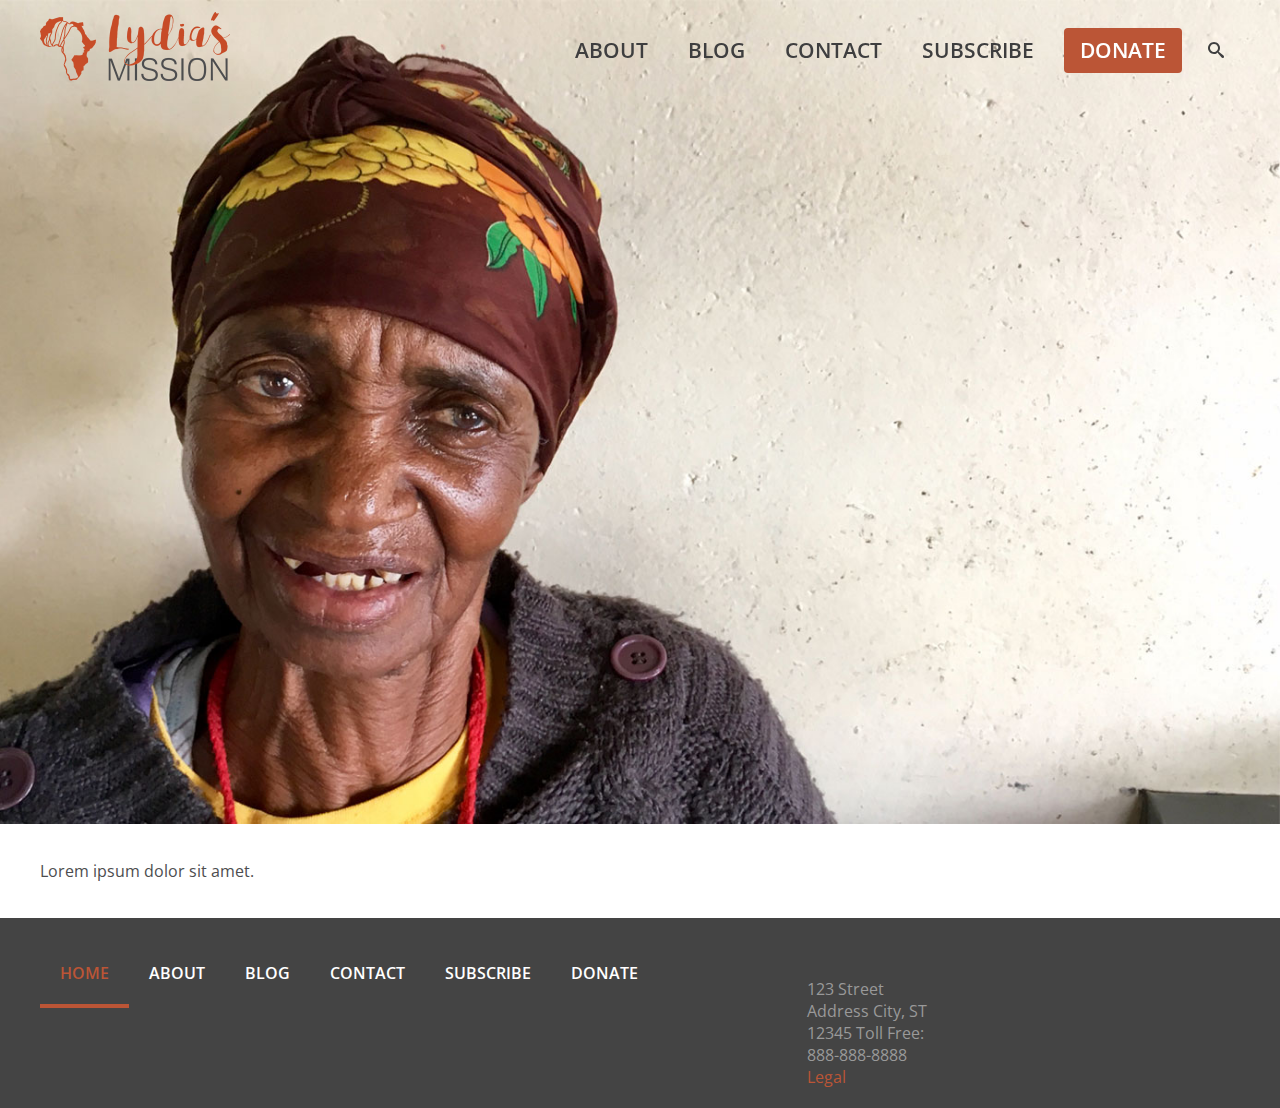
==== front-page.html @ e01e0db7 "Added CTAs for about page" ====
<!DOCTYPE html>
<html xmlns="http://www.w3.org/1999/xhtml">
<head>
    <title>Home Page</title>
    <meta name="viewport" content="width=device-width, initial-scale=1.0, maximum-scale=1.0, minimum-scale=1.0" />
    <link rel="stylesheet" type="text/css" href="style.css" />
    <link href="https://fonts.googleapis.com/css?family=Open+Sans:300,300i,400,400i,600,700" rel="stylesheet" />
    <link href="https://fonts.googleapis.com/css?family=Dancing+Script:700" rel="stylesheet" />
    <link rel="stylesheet" type="text/css" href="fonts/icomoon/icomoon.css" />
    <script src="https://ajax.googleapis.com/ajax/libs/jquery/1.12.4/jquery.min.js"></script>
    <script type="text/javascript" src="scripts/interaction.js"></script>
</head>
<body class="home">
	<div class="header">
    	<div class="wrapper">
            <a class="logo" href="front-page.html">
                <img src="img/logo.png" alt="" />
            </a>
            <a class="icon-search" href="#"></a>
            <div class="nav">
                <a class="menu-link" href="#">Menu</a>
                <div class="menu-main-navigation-container">
                    <ul id="menu-main-navigation" class="menu">
                        <li class="menu-item current-menu-item"><a href="front-page.html">Home</a></li>
                        <li class="menu-item"><a href="page.html">About</a></li>
                        <li class="menu-item menu-item-has-children current_page_parent"><a href="archive.html">Blog</a>
                            <ul class="sub-menu">
                                <li class="menu-item current-menu-item page_item current_page_item"><a href="single.html">Sample Blog Item</a></li>
                            </ul>
                        </li>
                        <li class="menu-item"><a href="#">Contact</a></li>
                        <li class="menu-item"><a href="#">Subscribe</a></li>
                        <li class="menu-item btn"><a href="#">Donate</a></li>
                    </ul>
                </div>
            </div>
        </div>
    </div>

    <div class="home-page">
        <div class="hero">
            <img src="content-img/hero-home.jpg" alt="" />
        </div>
        <div class="wrapper">
            <div class="main">
                <p>Lorem ipsum dolor sit amet.</p>
            </div>
        </div>
    </div>

    <div class="footer">
        <div class="footer-bar">
            <div class="wrapper">
                <div class="menu-main-navigation-container">
                    <ul id="menu-main-navigation" class="menu">
                        <li class="menu-item current-menu-item"><a href="front-page.html">Home</a></li>
                        <li class="menu-item"><a href="page.html">About</a></li>
                        <li class="menu-item"><a href="archive.html">Blog</a></li>
                        <li class="menu-item"><a href="#">Contact</a></li>
                        <li class="menu-item"><a href="#">Subscribe</a></li>
                        <li class="menu-item"><a href="#">Donate</a></li>
                    </ul>
                </div>
            </div>
        </div>
        <div class="wrapper">
            <div class="columns">
                <div class="col">

                </div>
                <div class="col company-address contact-info">
                    <span>123 Street Address</span>
                    <span>City, ST 12345</span>
                    <span>Toll Free: 888-888-8888</span>
                    <span><a href="#">Legal</a></span>
                </div>
            </div>
        </div>
    </div>
</body>
</html>
---- style.css ----
body {
	margin: 0;
	padding: 0;
	font-family: "Open Sans", Arial, Helvetica, sans-serif;
	color: #4d4d4f;
}

a {
	color: #bb5536;
	text-decoration: none;
}

a:hover {
	color: #9d4327;
	text-decoration: underline;
}

img {
	display: block;
	max-width: 100% !important;
}

a.btn {
	padding: 20px 32px;
	color: #fff;
	background: #bb5536;
	border-radius: 4px;
	border: 0;
	line-height: 1em;
	text-transform: uppercase;
	font-weight: 600;
	font-size: 22px;
	display: inline-block;
	transition: all 0.4s ease-in-out;
}

a.btn:hover {
	background-color: #9d4327;
	box-shadow: 0 0 8px rgba(0,0,0,0.1);
	text-decoration: none;
}

.wrapper {
	width: 100%;
	max-width: 1200px;
	margin: 0 auto;
	padding: 20px;
}

.section .wrapper {
	padding: 42px 20px;
}

.logo-bg {
	background: url(img/section-title-bg.jpg) repeat center center;
}

.circle {
	border-radius: 50%;
}

.fancy-text {
	font-family: 'Dancing Script', cursive;
	color: #0078ae;
	font-weight: 700;
}

.fancy-text:hover {
	color: #004260;
	text-decoration: none;
}

/* ********************************************** */
/* ****************** COLUMNS ******************* */
/* ********************************************** */

.columns /* default is 4 wide */
{
  display: -ms-grid;
  display: grid;
  -ms-grid-columns: 1fr 1fr 1fr 1fr;
  grid-template-columns: repeat(4, 1fr);
  grid-gap: 2.5%;
}

.columns.two-wide
{
  -ms-grid-columns: 1fr 1fr;
  grid-template-columns: repeat(2, 1fr);
  grid-gap: 4%;
}

.columns.three-wide
{
  -ms-grid-columns: 1fr 1fr 1fr;
  grid-template-columns: repeat(3, 1fr);
  grid-gap: 3%;
}

.columns.five-wide
{
  -ms-grid-columns: 1fr 1fr 1fr 1fr 1fr;
  grid-template-columns: repeat(5, 1fr);
  grid-gap: 2.5%;
}

.columns.custom-alignment .col
{
  display: flex;
}

.columns.vertical-center .col
{
  align-items: center;
}

.columns.horizontal-center .col
{
  justify-content: center;
  text-align: center;
}

.columns.horizontal-right .col
{
  justify-content: flex-end;
  text-align: right;
}

/* ********************************************** */
/* ******************* HEADER ******************* */
/* ********************************************** */


.header {
	background: rgba(255,255,255,0.85);
	position: fixed;
	top: 0;
	width: 100%;
	z-index: 1000;
	transition: all 0.4s ease-in-out;
}

.header .wrapper {
	padding-top: 0;
	padding-bottom: 0;
}

.header .wrapper:after {
	content: '';
	display: block;
	clear: both;
}

.header .logo {
	float: left;
	padding: 12px 0 16px 0;
	width: 190px;
	transition: all 0.4s ease-in-out;
	border-bottom: 4px solid transparent;
}

.header .logo:hover {
	opacity: 0.8;
	border-bottom-color: #bb5536;
}

.header .nav {
	float: right;
	font-size: 21px;
}

.nav .menu-link {
	display: none;
}

.menu {
	margin: 0;
	padding: 0;
}

.menu li {
	float: left;
	list-style: none;
	position: relative;
}

.menu li .sub-menu {
	display: none;
}

.header .menu > li > a {
	line-height: 53px;
	transition: all 0.4s ease-in-out;
}

.header .menu > li:first-child {
	display: none;
}

.menu a {
	display: block;
	font-weight: 700;
	padding: 20px;
	color: #3e3e3f;
	text-transform: uppercase;
	text-decoration: none;
	font-weight: 600;
	border-top: 4px solid transparent;
	border-bottom: 4px solid transparent;
}

.menu a:hover,
.menu li.current-menu-item > a {
	text-decoration: none;
	color: #bb5536;
	border-bottom-color: #bb5536;
}

.header .menu .btn a {
	padding: 12px 16px;
	color: #fff;
	background: #bb5536;
	border-radius: 4px;
	border: 0;
	margin: 28px 10px;
	line-height: 1em;
}

.header .menu .btn a:hover {
	background-color: #9d4327;
	box-shadow: 0 0 8px rgba(0,0,0,0.1);
}

.header .icon-search {
	float: right;
	color: #3e3e3f;
	border-top: 4px solid transparent;
	border-bottom: 4px solid transparent;
	padding: 38px 16px 39px;
	transition: all 0.4s ease-in-out;
}

.header .icon-search:hover {
	color: #bb5536;
	text-decoration: none;
	border-bottom-color: #bb5536;
}

.scrolled .header {
	box-shadow: 0 0 20px rgba(0,0,0,0.1);
}

.scrolled.home .header {
	background: rgba(255,255,255,0.7);
}

.scrolled .header .logo {
	width: 116px;
	padding: 6px 0 8px 0;
}

.scrolled .header .menu > li > a {
	line-height: 28px;
	padding: 12px 20px;
}

.scrolled .header .menu .btn a {
	line-height: 1em;
	padding: 12px 16px;
	margin: 7px 10px 8px 10px;
}

.scrolled .header .icon-search {
	padding: 18px 16px;
}

/* ********************************************** */
/* ******************* FOOTER ******************* */
/* ********************************************** */


.footer {
	background: #444;
	color: #999;
}

.footer .menu a {
	color: #fff;
}

/* ********************************************** */
/* ******************** HERO ******************** */
/* ********************************************** */

.hero {
	position: relative;
	overflow: hidden;
}

.hero.with-content {
	padding: 160px 0;
}

.hero h1 {
	color: #fff;
	font-size: 44px;
	font-weight: 600;
	margin-bottom: 20px;
}

.hero.with-content > img {
	width: 100%;
	position: absolute;
	top: 0;
	left: 0;
}

.hero .wrapper {
	position: relative;
}

.hero-content {
	background: rgba(0,0,0,0.3);
	padding: 30px;
	text-align: center;
	width: 38%;
	margin-right: 10%;
	color: #fff;
	font-size: 24px;
	font-weight: 400;
	line-height: 1.6em;
	float: right;
}

.section-title {
	background: url(img/section-title-bg.jpg) repeat center center;
	text-align: center;
	font-size: 36px;
	color: #bb5536;
}

.section-title .wrapper {
	padding-top: 36px;
	padding-bottom: 36px;
}

/* ********************************************** */
/* ****************** HOME PAGE ***************** */
/* ********************************************** */

.home .header {
	background: transparent;
}

/* ********************************************** */
/* ************ CTAs (Call-To-Action) *********** */
/* ********************************************** */

.cta {
	text-align: center;
	font-size: 21px;
	line-height: 1.5em;
	margin: 40px 0;
}

.cta a.fancy-text {
	font-size: 40px;
	margin-top: 24px;
	display: inline-block;
}

.cta h2 {
	text-transform: uppercase;
	color: #bb5536;
	font-weight: 600;
	margin-top: 30px;
}

.cta img {
	border: 4px solid #bb5536;
	margin: 0 auto;
	width: 80%;
}
---- fonts/icomoon/icomoon.css ----
@font-face {
  font-family: 'icomoon';
  src:  url('icomoon.eot?5ttr77');
  src:  url('icomoon.eot?5ttr77#iefix') format('embedded-opentype'),
    url('icomoon.ttf?5ttr77') format('truetype'),
    url('icomoon.woff?5ttr77') format('woff'),
    url('icomoon.svg?5ttr77#icomoon') format('svg');
  font-weight: normal;
  font-style: normal;
}

[class^="icon-"], [class*=" icon-"] {
  /* use !important to prevent issues with browser extensions that change fonts */
  font-family: 'icomoon' !important;
  speak: none;
  font-style: normal;
  font-weight: normal;
  font-variant: normal;
  text-transform: none;
  line-height: 1;

  /* Better Font Rendering =========== */
  -webkit-font-smoothing: antialiased;
  -moz-osx-font-smoothing: grayscale;
}

.icon-home:before {
  content: "\e900";
}
.icon-home2:before {
  content: "\e901";
}
.icon-home3:before {
  content: "\e902";
}
.icon-office:before {
  content: "\e903";
}
.icon-newspaper:before {
  content: "\e904";
}
.icon-pencil:before {
  content: "\e905";
}
.icon-pencil2:before {
  content: "\e906";
}
.icon-quill:before {
  content: "\e907";
}
.icon-pen:before {
  content: "\e908";
}
.icon-blog:before {
  content: "\e909";
}
.icon-eyedropper:before {
  content: "\e90a";
}
.icon-droplet:before {
  content: "\e90b";
}
.icon-paint-format:before {
  content: "\e90c";
}
.icon-image:before {
  content: "\e90d";
}
.icon-images:before {
  content: "\e90e";
}
.icon-camera:before {
  content: "\e90f";
}
.icon-headphones:before {
  content: "\e910";
}
.icon-music:before {
  content: "\e911";
}
.icon-play:before {
  content: "\e912";
}
.icon-film:before {
  content: "\e913";
}
.icon-video-camera:before {
  content: "\e914";
}
.icon-dice:before {
  content: "\e915";
}
.icon-pacman:before {
  content: "\e916";
}
.icon-spades:before {
  content: "\e917";
}
.icon-clubs:before {
  content: "\e918";
}
.icon-diamonds:before {
  content: "\e919";
}
.icon-bullhorn:before {
  content: "\e91a";
}
.icon-connection:before {
  content: "\e91b";
}
.icon-podcast:before {
  content: "\e91c";
}
.icon-feed:before {
  content: "\e91d";
}
.icon-mic:before {
  content: "\e91e";
}
.icon-book:before {
  content: "\e91f";
}
.icon-books:before {
  content: "\e920";
}
.icon-library:before {
  content: "\e921";
}
.icon-file-text:before {
  content: "\e922";
}
.icon-profile:before {
  content: "\e923";
}
.icon-file-empty:before {
  content: "\e924";
}
.icon-files-empty:before {
  content: "\e925";
}
.icon-file-text2:before {
  content: "\e926";
}
.icon-file-picture:before {
  content: "\e927";
}
.icon-file-music:before {
  content: "\e928";
}
.icon-file-play:before {
  content: "\e929";
}
.icon-file-video:before {
  content: "\e92a";
}
.icon-file-zip:before {
  content: "\e92b";
}
.icon-copy:before {
  content: "\e92c";
}
.icon-paste:before {
  content: "\e92d";
}
.icon-stack:before {
  content: "\e92e";
}
.icon-folder:before {
  content: "\e92f";
}
.icon-folder-open:before {
  content: "\e930";
}
.icon-folder-plus:before {
  content: "\e931";
}
.icon-folder-minus:before {
  content: "\e932";
}
.icon-folder-download:before {
  content: "\e933";
}
.icon-folder-upload:before {
  content: "\e934";
}
.icon-price-tag:before {
  content: "\e935";
}
.icon-price-tags:before {
  content: "\e936";
}
.icon-barcode:before {
  content: "\e937";
}
.icon-qrcode:before {
  content: "\e938";
}
.icon-ticket:before {
  content: "\e939";
}
.icon-cart:before {
  content: "\e93a";
}
.icon-coin-dollar:before {
  content: "\e93b";
}
.icon-coin-euro:before {
  content: "\e93c";
}
.icon-coin-pound:before {
  content: "\e93d";
}
.icon-coin-yen:before {
  content: "\e93e";
}
.icon-credit-card:before {
  content: "\e93f";
}
.icon-calculator:before {
  content: "\e940";
}
.icon-lifebuoy:before {
  content: "\e941";
}
.icon-phone:before {
  content: "\e942";
}
.icon-phone-hang-up:before {
  content: "\e943";
}
.icon-address-book:before {
  content: "\e944";
}
.icon-envelop:before {
  content: "\e945";
}
.icon-pushpin:before {
  content: "\e946";
}
.icon-location:before {
  content: "\e947";
}
.icon-location2:before {
  content: "\e948";
}
.icon-compass:before {
  content: "\e949";
}
.icon-compass2:before {
  content: "\e94a";
}
.icon-map:before {
  content: "\e94b";
}
.icon-map2:before {
  content: "\e94c";
}
.icon-history:before {
  content: "\e94d";
}
.icon-clock:before {
  content: "\e94e";
}
.icon-clock2:before {
  content: "\e94f";
}
.icon-alarm:before {
  content: "\e950";
}
.icon-bell:before {
  content: "\e951";
}
.icon-stopwatch:before {
  content: "\e952";
}
.icon-calendar:before {
  content: "\e953";
}
.icon-printer:before {
  content: "\e954";
}
.icon-keyboard:before {
  content: "\e955";
}
.icon-display:before {
  content: "\e956";
}
.icon-laptop:before {
  content: "\e957";
}
.icon-mobile:before {
  content: "\e958";
}
.icon-mobile2:before {
  content: "\e959";
}
.icon-tablet:before {
  content: "\e95a";
}
.icon-tv:before {
  content: "\e95b";
}
.icon-drawer:before {
  content: "\e95c";
}
.icon-drawer2:before {
  content: "\e95d";
}
.icon-box-add:before {
  content: "\e95e";
}
.icon-box-remove:before {
  content: "\e95f";
}
.icon-download:before {
  content: "\e960";
}
.icon-upload:before {
  content: "\e961";
}
.icon-floppy-disk:before {
  content: "\e962";
}
.icon-drive:before {
  content: "\e963";
}
.icon-database:before {
  content: "\e964";
}
.icon-undo:before {
  content: "\e965";
}
.icon-redo:before {
  content: "\e966";
}
.icon-undo2:before {
  content: "\e967";
}
.icon-redo2:before {
  content: "\e968";
}
.icon-forward:before {
  content: "\e969";
}
.icon-reply:before {
  content: "\e96a";
}
.icon-bubble:before {
  content: "\e96b";
}
.icon-bubbles:before {
  content: "\e96c";
}
.icon-bubbles2:before {
  content: "\e96d";
}
.icon-bubble2:before {
  content: "\e96e";
}
.icon-bubbles3:before {
  content: "\e96f";
}
.icon-bubbles4:before {
  content: "\e970";
}
.icon-user:before {
  content: "\e971";
}
.icon-users:before {
  content: "\e972";
}
.icon-user-plus:before {
  content: "\e973";
}
.icon-user-minus:before {
  content: "\e974";
}
.icon-user-check:before {
  content: "\e975";
}
.icon-user-tie:before {
  content: "\e976";
}
.icon-quotes-left:before {
  content: "\e977";
}
.icon-quotes-right:before {
  content: "\e978";
}
.icon-hour-glass:before {
  content: "\e979";
}
.icon-spinner:before {
  content: "\e97a";
}
.icon-spinner2:before {
  content: "\e97b";
}
.icon-spinner3:before {
  content: "\e97c";
}
.icon-spinner4:before {
  content: "\e97d";
}
.icon-spinner5:before {
  content: "\e97e";
}
.icon-spinner6:before {
  content: "\e97f";
}
.icon-spinner7:before {
  content: "\e980";
}
.icon-spinner8:before {
  content: "\e981";
}
.icon-spinner9:before {
  content: "\e982";
}
.icon-spinner10:before {
  content: "\e983";
}
.icon-spinner11:before {
  content: "\e984";
}
.icon-binoculars:before {
  content: "\e985";
}
.icon-search:before {
  content: "\e986";
}
.icon-zoom-in:before {
  content: "\e987";
}
.icon-zoom-out:before {
  content: "\e988";
}
.icon-enlarge:before {
  content: "\e989";
}
.icon-shrink:before {
  content: "\e98a";
}
.icon-enlarge2:before {
  content: "\e98b";
}
.icon-shrink2:before {
  content: "\e98c";
}
.icon-key:before {
  content: "\e98d";
}
.icon-key2:before {
  content: "\e98e";
}
.icon-lock:before {
  content: "\e98f";
}
.icon-unlocked:before {
  content: "\e990";
}
.icon-wrench:before {
  content: "\e991";
}
.icon-equalizer:before {
  content: "\e992";
}
.icon-equalizer2:before {
  content: "\e993";
}
.icon-cog:before {
  content: "\e994";
}
.icon-cogs:before {
  content: "\e995";
}
.icon-hammer:before {
  content: "\e996";
}
.icon-magic-wand:before {
  content: "\e997";
}
.icon-aid-kit:before {
  content: "\e998";
}
.icon-bug:before {
  content: "\e999";
}
.icon-pie-chart:before {
  content: "\e99a";
}
.icon-stats-dots:before {
  content: "\e99b";
}
.icon-stats-bars:before {
  content: "\e99c";
}
.icon-stats-bars2:before {
  content: "\e99d";
}
.icon-trophy:before {
  content: "\e99e";
}
.icon-gift:before {
  content: "\e99f";
}
.icon-glass:before {
  content: "\e9a0";
}
.icon-glass2:before {
  content: "\e9a1";
}
.icon-mug:before {
  content: "\e9a2";
}
.icon-spoon-knife:before {
  content: "\e9a3";
}
.icon-leaf:before {
  content: "\e9a4";
}
.icon-rocket:before {
  content: "\e9a5";
}
.icon-meter:before {
  content: "\e9a6";
}
.icon-meter2:before {
  content: "\e9a7";
}
.icon-hammer2:before {
  content: "\e9a8";
}
.icon-fire:before {
  content: "\e9a9";
}
.icon-lab:before {
  content: "\e9aa";
}
.icon-magnet:before {
  content: "\e9ab";
}
.icon-bin:before {
  content: "\e9ac";
}
.icon-bin2:before {
  content: "\e9ad";
}
.icon-briefcase:before {
  content: "\e9ae";
}
.icon-airplane:before {
  content: "\e9af";
}
.icon-truck:before {
  content: "\e9b0";
}
.icon-road:before {
  content: "\e9b1";
}
.icon-accessibility:before {
  content: "\e9b2";
}
.icon-target:before {
  content: "\e9b3";
}
.icon-shield:before {
  content: "\e9b4";
}
.icon-power:before {
  content: "\e9b5";
}
.icon-switch:before {
  content: "\e9b6";
}
.icon-power-cord:before {
  content: "\e9b7";
}
.icon-clipboard:before {
  content: "\e9b8";
}
.icon-list-numbered:before {
  content: "\e9b9";
}
.icon-list:before {
  content: "\e9ba";
}
.icon-list2:before {
  content: "\e9bb";
}
.icon-tree:before {
  content: "\e9bc";
}
.icon-menu:before {
  content: "\e9bd";
}
.icon-menu2:before {
  content: "\e9be";
}
.icon-menu3:before {
  content: "\e9bf";
}
.icon-menu4:before {
  content: "\e9c0";
}
.icon-cloud:before {
  content: "\e9c1";
}
.icon-cloud-download:before {
  content: "\e9c2";
}
.icon-cloud-upload:before {
  content: "\e9c3";
}
.icon-cloud-check:before {
  content: "\e9c4";
}
.icon-download2:before {
  content: "\e9c5";
}
.icon-upload2:before {
  content: "\e9c6";
}
.icon-download3:before {
  content: "\e9c7";
}
.icon-upload3:before {
  content: "\e9c8";
}
.icon-sphere:before {
  content: "\e9c9";
}
.icon-earth:before {
  content: "\e9ca";
}
.icon-link:before {
  content: "\e9cb";
}
.icon-flag:before {
  content: "\e9cc";
}
.icon-attachment:before {
  content: "\e9cd";
}
.icon-eye:before {
  content: "\e9ce";
}
.icon-eye-plus:before {
  content: "\e9cf";
}
.icon-eye-minus:before {
  content: "\e9d0";
}
.icon-eye-blocked:before {
  content: "\e9d1";
}
.icon-bookmark:before {
  content: "\e9d2";
}
.icon-bookmarks:before {
  content: "\e9d3";
}
.icon-sun:before {
  content: "\e9d4";
}
.icon-contrast:before {
  content: "\e9d5";
}
.icon-brightness-contrast:before {
  content: "\e9d6";
}
.icon-star-empty:before {
  content: "\e9d7";
}
.icon-star-half:before {
  content: "\e9d8";
}
.icon-star-full:before {
  content: "\e9d9";
}
.icon-heart:before {
  content: "\e9da";
}
.icon-heart-broken:before {
  content: "\e9db";
}
.icon-man:before {
  content: "\e9dc";
}
.icon-woman:before {
  content: "\e9dd";
}
.icon-man-woman:before {
  content: "\e9de";
}
.icon-happy:before {
  content: "\e9df";
}
.icon-happy2:before {
  content: "\e9e0";
}
.icon-smile:before {
  content: "\e9e1";
}
.icon-smile2:before {
  content: "\e9e2";
}
.icon-tongue:before {
  content: "\e9e3";
}
.icon-tongue2:before {
  content: "\e9e4";
}
.icon-sad:before {
  content: "\e9e5";
}
.icon-sad2:before {
  content: "\e9e6";
}
.icon-wink:before {
  content: "\e9e7";
}
.icon-wink2:before {
  content: "\e9e8";
}
.icon-grin:before {
  content: "\e9e9";
}
.icon-grin2:before {
  content: "\e9ea";
}
.icon-cool:before {
  content: "\e9eb";
}
.icon-cool2:before {
  content: "\e9ec";
}
.icon-angry:before {
  content: "\e9ed";
}
.icon-angry2:before {
  content: "\e9ee";
}
.icon-evil:before {
  content: "\e9ef";
}
.icon-evil2:before {
  content: "\e9f0";
}
.icon-shocked:before {
  content: "\e9f1";
}
.icon-shocked2:before {
  content: "\e9f2";
}
.icon-baffled:before {
  content: "\e9f3";
}
.icon-baffled2:before {
  content: "\e9f4";
}
.icon-confused:before {
  content: "\e9f5";
}
.icon-confused2:before {
  content: "\e9f6";
}
.icon-neutral:before {
  content: "\e9f7";
}
.icon-neutral2:before {
  content: "\e9f8";
}
.icon-hipster:before {
  content: "\e9f9";
}
.icon-hipster2:before {
  content: "\e9fa";
}
.icon-wondering:before {
  content: "\e9fb";
}
.icon-wondering2:before {
  content: "\e9fc";
}
.icon-sleepy:before {
  content: "\e9fd";
}
.icon-sleepy2:before {
  content: "\e9fe";
}
.icon-frustrated:before {
  content: "\e9ff";
}
.icon-frustrated2:before {
  content: "\ea00";
}
.icon-crying:before {
  content: "\ea01";
}
.icon-crying2:before {
  content: "\ea02";
}
.icon-point-up:before {
  content: "\ea03";
}
.icon-point-right:before {
  content: "\ea04";
}
.icon-point-down:before {
  content: "\ea05";
}
.icon-point-left:before {
  content: "\ea06";
}
.icon-warning:before {
  content: "\ea07";
}
.icon-notification:before {
  content: "\ea08";
}
.icon-question:before {
  content: "\ea09";
}
.icon-plus:before {
  content: "\ea0a";
}
.icon-minus:before {
  content: "\ea0b";
}
.icon-info:before {
  content: "\ea0c";
}
.icon-cancel-circle:before {
  content: "\ea0d";
}
.icon-blocked:before {
  content: "\ea0e";
}
.icon-cross:before {
  content: "\ea0f";
}
.icon-checkmark:before {
  content: "\ea10";
}
.icon-checkmark2:before {
  content: "\ea11";
}
.icon-spell-check:before {
  content: "\ea12";
}
.icon-enter:before {
  content: "\ea13";
}
.icon-exit:before {
  content: "\ea14";
}
.icon-play2:before {
  content: "\ea15";
}
.icon-pause:before {
  content: "\ea16";
}
.icon-stop:before {
  content: "\ea17";
}
.icon-previous:before {
  content: "\ea18";
}
.icon-next:before {
  content: "\ea19";
}
.icon-backward:before {
  content: "\ea1a";
}
.icon-forward2:before {
  content: "\ea1b";
}
.icon-play3:before {
  content: "\ea1c";
}
.icon-pause2:before {
  content: "\ea1d";
}
.icon-stop2:before {
  content: "\ea1e";
}
.icon-backward2:before {
  content: "\ea1f";
}
.icon-forward3:before {
  content: "\ea20";
}
.icon-first:before {
  content: "\ea21";
}
.icon-last:before {
  content: "\ea22";
}
.icon-previous2:before {
  content: "\ea23";
}
.icon-next2:before {
  content: "\ea24";
}
.icon-eject:before {
  content: "\ea25";
}
.icon-volume-high:before {
  content: "\ea26";
}
.icon-volume-medium:before {
  content: "\ea27";
}
.icon-volume-low:before {
  content: "\ea28";
}
.icon-volume-mute:before {
  content: "\ea29";
}
.icon-volume-mute2:before {
  content: "\ea2a";
}
.icon-volume-increase:before {
  content: "\ea2b";
}
.icon-volume-decrease:before {
  content: "\ea2c";
}
.icon-loop:before {
  content: "\ea2d";
}
.icon-loop2:before {
  content: "\ea2e";
}
.icon-infinite:before {
  content: "\ea2f";
}
.icon-shuffle:before {
  content: "\ea30";
}
.icon-arrow-up-left:before {
  content: "\ea31";
}
.icon-arrow-up:before {
  content: "\ea32";
}
.icon-arrow-up-right:before {
  content: "\ea33";
}
.icon-arrow-right:before {
  content: "\ea34";
}
.icon-arrow-down-right:before {
  content: "\ea35";
}
.icon-arrow-down:before {
  content: "\ea36";
}
.icon-arrow-down-left:before {
  content: "\ea37";
}
.icon-arrow-left:before {
  content: "\ea38";
}
.icon-arrow-up-left2:before {
  content: "\ea39";
}
.icon-arrow-up2:before {
  content: "\ea3a";
}
.icon-arrow-up-right2:before {
  content: "\ea3b";
}
.icon-arrow-right2:before {
  content: "\ea3c";
}
.icon-arrow-down-right2:before {
  content: "\ea3d";
}
.icon-arrow-down2:before {
  content: "\ea3e";
}
.icon-arrow-down-left2:before {
  content: "\ea3f";
}
.icon-arrow-left2:before {
  content: "\ea40";
}
.icon-circle-up:before {
  content: "\ea41";
}
.icon-circle-right:before {
  content: "\ea42";
}
.icon-circle-down:before {
  content: "\ea43";
}
.icon-circle-left:before {
  content: "\ea44";
}
.icon-tab:before {
  content: "\ea45";
}
.icon-move-up:before {
  content: "\ea46";
}
.icon-move-down:before {
  content: "\ea47";
}
.icon-sort-alpha-asc:before {
  content: "\ea48";
}
.icon-sort-alpha-desc:before {
  content: "\ea49";
}
.icon-sort-numeric-asc:before {
  content: "\ea4a";
}
.icon-sort-numberic-desc:before {
  content: "\ea4b";
}
.icon-sort-amount-asc:before {
  content: "\ea4c";
}
.icon-sort-amount-desc:before {
  content: "\ea4d";
}
.icon-command:before {
  content: "\ea4e";
}
.icon-shift:before {
  content: "\ea4f";
}
.icon-ctrl:before {
  content: "\ea50";
}
.icon-opt:before {
  content: "\ea51";
}
.icon-checkbox-checked:before {
  content: "\ea52";
}
.icon-checkbox-unchecked:before {
  content: "\ea53";
}
.icon-radio-checked:before {
  content: "\ea54";
}
.icon-radio-checked2:before {
  content: "\ea55";
}
.icon-radio-unchecked:before {
  content: "\ea56";
}
.icon-crop:before {
  content: "\ea57";
}
.icon-make-group:before {
  content: "\ea58";
}
.icon-ungroup:before {
  content: "\ea59";
}
.icon-scissors:before {
  content: "\ea5a";
}
.icon-filter:before {
  content: "\ea5b";
}
.icon-font:before {
  content: "\ea5c";
}
.icon-ligature:before {
  content: "\ea5d";
}
.icon-ligature2:before {
  content: "\ea5e";
}
.icon-text-height:before {
  content: "\ea5f";
}
.icon-text-width:before {
  content: "\ea60";
}
.icon-font-size:before {
  content: "\ea61";
}
.icon-bold:before {
  content: "\ea62";
}
.icon-underline:before {
  content: "\ea63";
}
.icon-italic:before {
  content: "\ea64";
}
.icon-strikethrough:before {
  content: "\ea65";
}
.icon-omega:before {
  content: "\ea66";
}
.icon-sigma:before {
  content: "\ea67";
}
.icon-page-break:before {
  content: "\ea68";
}
.icon-superscript:before {
  content: "\ea69";
}
.icon-subscript:before {
  content: "\ea6a";
}
.icon-superscript2:before {
  content: "\ea6b";
}
.icon-subscript2:before {
  content: "\ea6c";
}
.icon-text-color:before {
  content: "\ea6d";
}
.icon-pagebreak:before {
  content: "\ea6e";
}
.icon-clear-formatting:before {
  content: "\ea6f";
}
.icon-table:before {
  content: "\ea70";
}
.icon-table2:before {
  content: "\ea71";
}
.icon-insert-template:before {
  content: "\ea72";
}
.icon-pilcrow:before {
  content: "\ea73";
}
.icon-ltr:before {
  content: "\ea74";
}
.icon-rtl:before {
  content: "\ea75";
}
.icon-section:before {
  content: "\ea76";
}
.icon-paragraph-left:before {
  content: "\ea77";
}
.icon-paragraph-center:before {
  content: "\ea78";
}
.icon-paragraph-right:before {
  content: "\ea79";
}
.icon-paragraph-justify:before {
  content: "\ea7a";
}
.icon-indent-increase:before {
  content: "\ea7b";
}
.icon-indent-decrease:before {
  content: "\ea7c";
}
.icon-share:before {
  content: "\ea7d";
}
.icon-new-tab:before {
  content: "\ea7e";
}
.icon-embed:before {
  content: "\ea7f";
}
.icon-embed2:before {
  content: "\ea80";
}
.icon-terminal:before {
  content: "\ea81";
}
.icon-share2:before {
  content: "\ea82";
}
.icon-mail:before {
  content: "\ea83";
}
.icon-mail2:before {
  content: "\ea84";
}
.icon-mail3:before {
  content: "\ea85";
}
.icon-mail4:before {
  content: "\ea86";
}
.icon-amazon:before {
  content: "\ea87";
}
.icon-google:before {
  content: "\ea88";
}
.icon-google2:before {
  content: "\ea89";
}
.icon-google3:before {
  content: "\ea8a";
}
.icon-google-plus:before {
  content: "\ea8b";
}
.icon-google-plus2:before {
  content: "\ea8c";
}
.icon-google-plus3:before {
  content: "\ea8d";
}
.icon-hangouts:before {
  content: "\ea8e";
}
.icon-google-drive:before {
  content: "\ea8f";
}
.icon-facebook:before {
  content: "\ea90";
}
.icon-facebook2:before {
  content: "\ea91";
}
.icon-instagram:before {
  content: "\ea92";
}
.icon-whatsapp:before {
  content: "\ea93";
}
.icon-spotify:before {
  content: "\ea94";
}
.icon-telegram:before {
  content: "\ea95";
}
.icon-twitter:before {
  content: "\ea96";
}
.icon-vine:before {
  content: "\ea97";
}
.icon-vk:before {
  content: "\ea98";
}
.icon-renren:before {
  content: "\ea99";
}
.icon-sina-weibo:before {
  content: "\ea9a";
}
.icon-rss:before {
  content: "\ea9b";
}
.icon-rss2:before {
  content: "\ea9c";
}
.icon-youtube:before {
  content: "\ea9d";
}
.icon-youtube2:before {
  content: "\ea9e";
}
.icon-twitch:before {
  content: "\ea9f";
}
.icon-vimeo:before {
  content: "\eaa0";
}
.icon-vimeo2:before {
  content: "\eaa1";
}
.icon-lanyrd:before {
  content: "\eaa2";
}
.icon-flickr:before {
  content: "\eaa3";
}
.icon-flickr2:before {
  content: "\eaa4";
}
.icon-flickr3:before {
  content: "\eaa5";
}
.icon-flickr4:before {
  content: "\eaa6";
}
.icon-dribbble:before {
  content: "\eaa7";
}
.icon-behance:before {
  content: "\eaa8";
}
.icon-behance2:before {
  content: "\eaa9";
}
.icon-deviantart:before {
  content: "\eaaa";
}
.icon-500px:before {
  content: "\eaab";
}
.icon-steam:before {
  content: "\eaac";
}
.icon-steam2:before {
  content: "\eaad";
}
.icon-dropbox:before {
  content: "\eaae";
}
.icon-onedrive:before {
  content: "\eaaf";
}
.icon-github:before {
  content: "\eab0";
}
.icon-npm:before {
  content: "\eab1";
}
.icon-basecamp:before {
  content: "\eab2";
}
.icon-trello:before {
  content: "\eab3";
}
.icon-wordpress:before {
  content: "\eab4";
}
.icon-joomla:before {
  content: "\eab5";
}
.icon-ello:before {
  content: "\eab6";
}
.icon-blogger:before {
  content: "\eab7";
}
.icon-blogger2:before {
  content: "\eab8";
}
.icon-tumblr:before {
  content: "\eab9";
}
.icon-tumblr2:before {
  content: "\eaba";
}
.icon-yahoo:before {
  content: "\eabb";
}
.icon-yahoo2:before {
  content: "\eabc";
}
.icon-tux:before {
  content: "\eabd";
}
.icon-appleinc:before {
  content: "\eabe";
}
.icon-finder:before {
  content: "\eabf";
}
.icon-android:before {
  content: "\eac0";
}
.icon-windows:before {
  content: "\eac1";
}
.icon-windows8:before {
  content: "\eac2";
}
.icon-soundcloud:before {
  content: "\eac3";
}
.icon-soundcloud2:before {
  content: "\eac4";
}
.icon-skype:before {
  content: "\eac5";
}
.icon-reddit:before {
  content: "\eac6";
}
.icon-hackernews:before {
  content: "\eac7";
}
.icon-wikipedia:before {
  content: "\eac8";
}
.icon-linkedin:before {
  content: "\eac9";
}
.icon-linkedin2:before {
  content: "\eaca";
}
.icon-lastfm:before {
  content: "\eacb";
}
.icon-lastfm2:before {
  content: "\eacc";
}
.icon-delicious:before {
  content: "\eacd";
}
.icon-stumbleupon:before {
  content: "\eace";
}
.icon-stumbleupon2:before {
  content: "\eacf";
}
.icon-stackoverflow:before {
  content: "\ead0";
}
.icon-pinterest:before {
  content: "\ead1";
}
.icon-pinterest2:before {
  content: "\ead2";
}
.icon-xing:before {
  content: "\ead3";
}
.icon-xing2:before {
  content: "\ead4";
}
.icon-flattr:before {
  content: "\ead5";
}
.icon-foursquare:before {
  content: "\ead6";
}
.icon-yelp:before {
  content: "\ead7";
}
.icon-paypal:before {
  content: "\ead8";
}
.icon-chrome:before {
  content: "\ead9";
}
.icon-firefox:before {
  content: "\eada";
}
.icon-IE:before {
  content: "\eadb";
}
.icon-edge:before {
  content: "\eadc";
}
.icon-safari:before {
  content: "\eadd";
}
.icon-opera:before {
  content: "\eade";
}
.icon-file-pdf:before {
  content: "\eadf";
}
.icon-file-openoffice:before {
  content: "\eae0";
}
.icon-file-word:before {
  content: "\eae1";
}
.icon-file-excel:before {
  content: "\eae2";
}
.icon-libreoffice:before {
  content: "\eae3";
}
.icon-html-five:before {
  content: "\eae4";
}
.icon-html-five2:before {
  content: "\eae5";
}
.icon-css3:before {
  content: "\eae6";
}
.icon-git:before {
  content: "\eae7";
}
.icon-codepen:before {
  content: "\eae8";
}
.icon-svg:before {
  content: "\eae9";
}
.icon-IcoMoon:before {
  content: "\eaea";
}
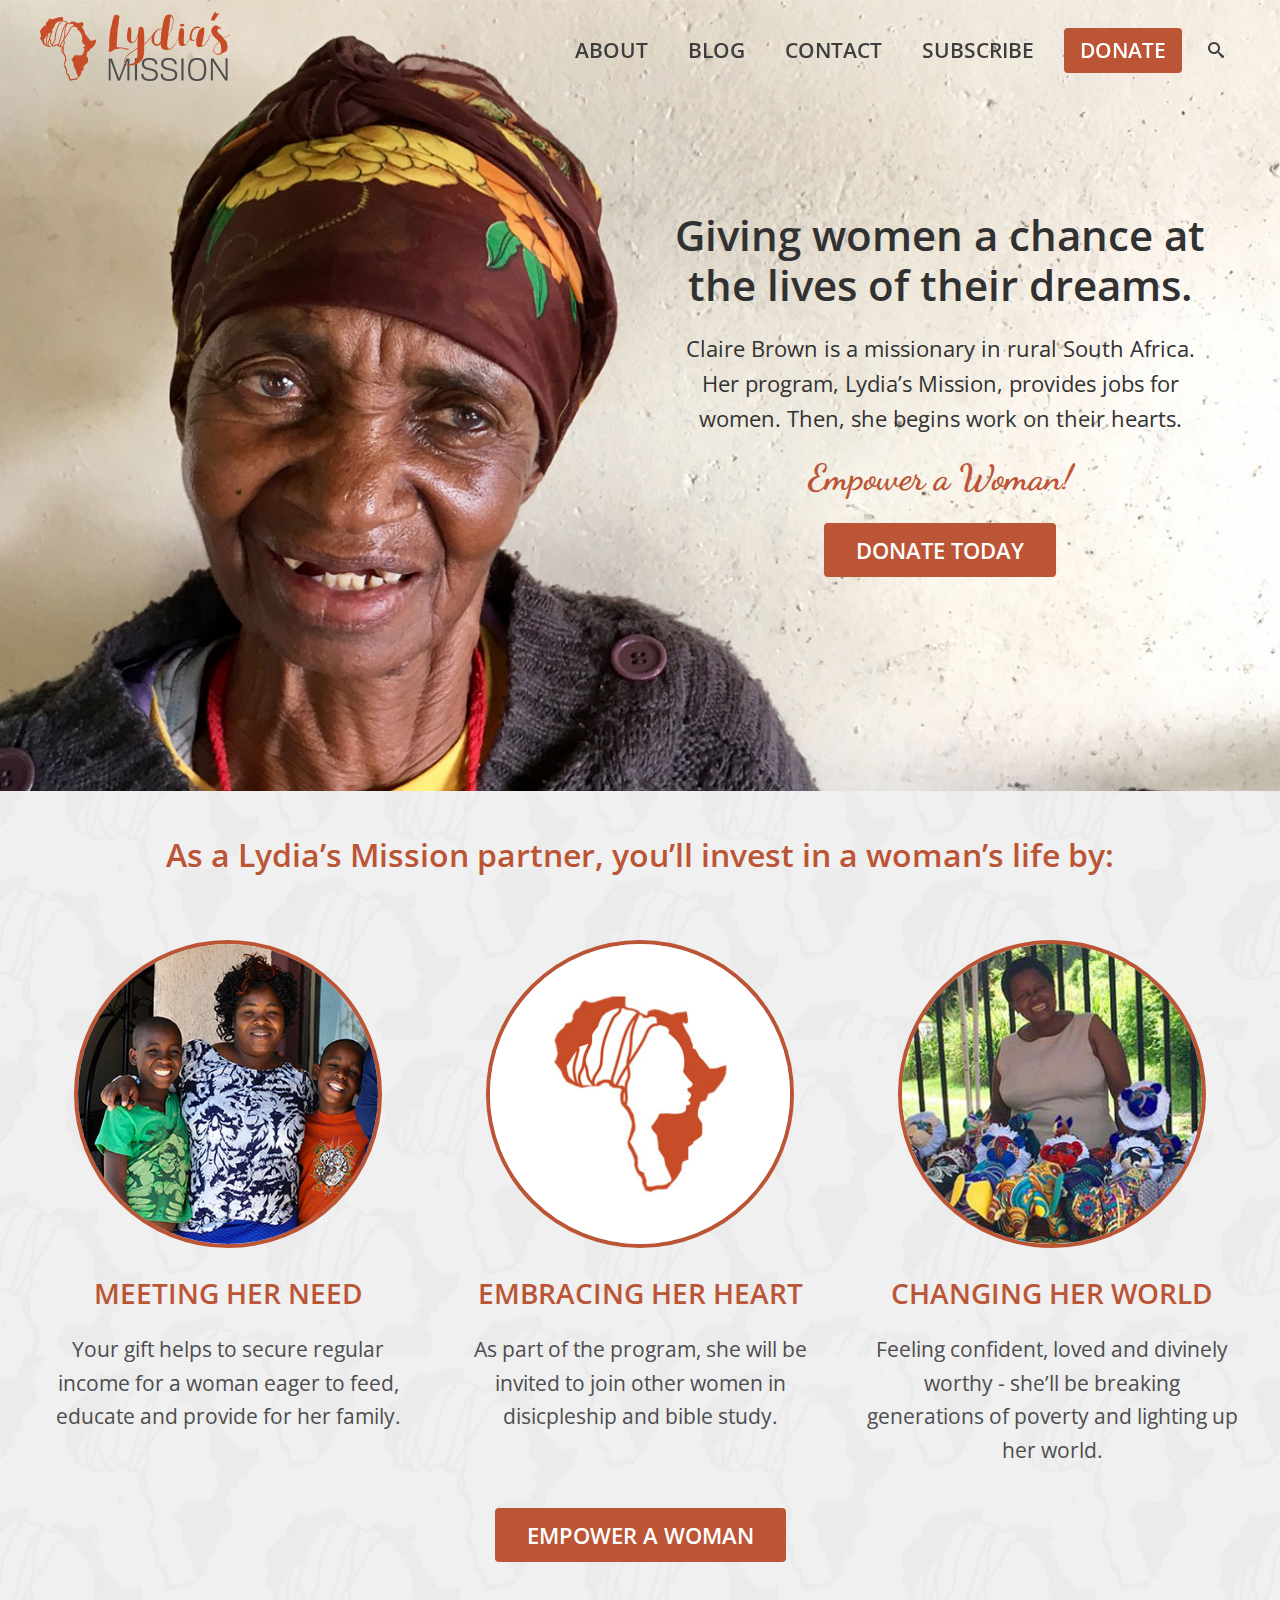
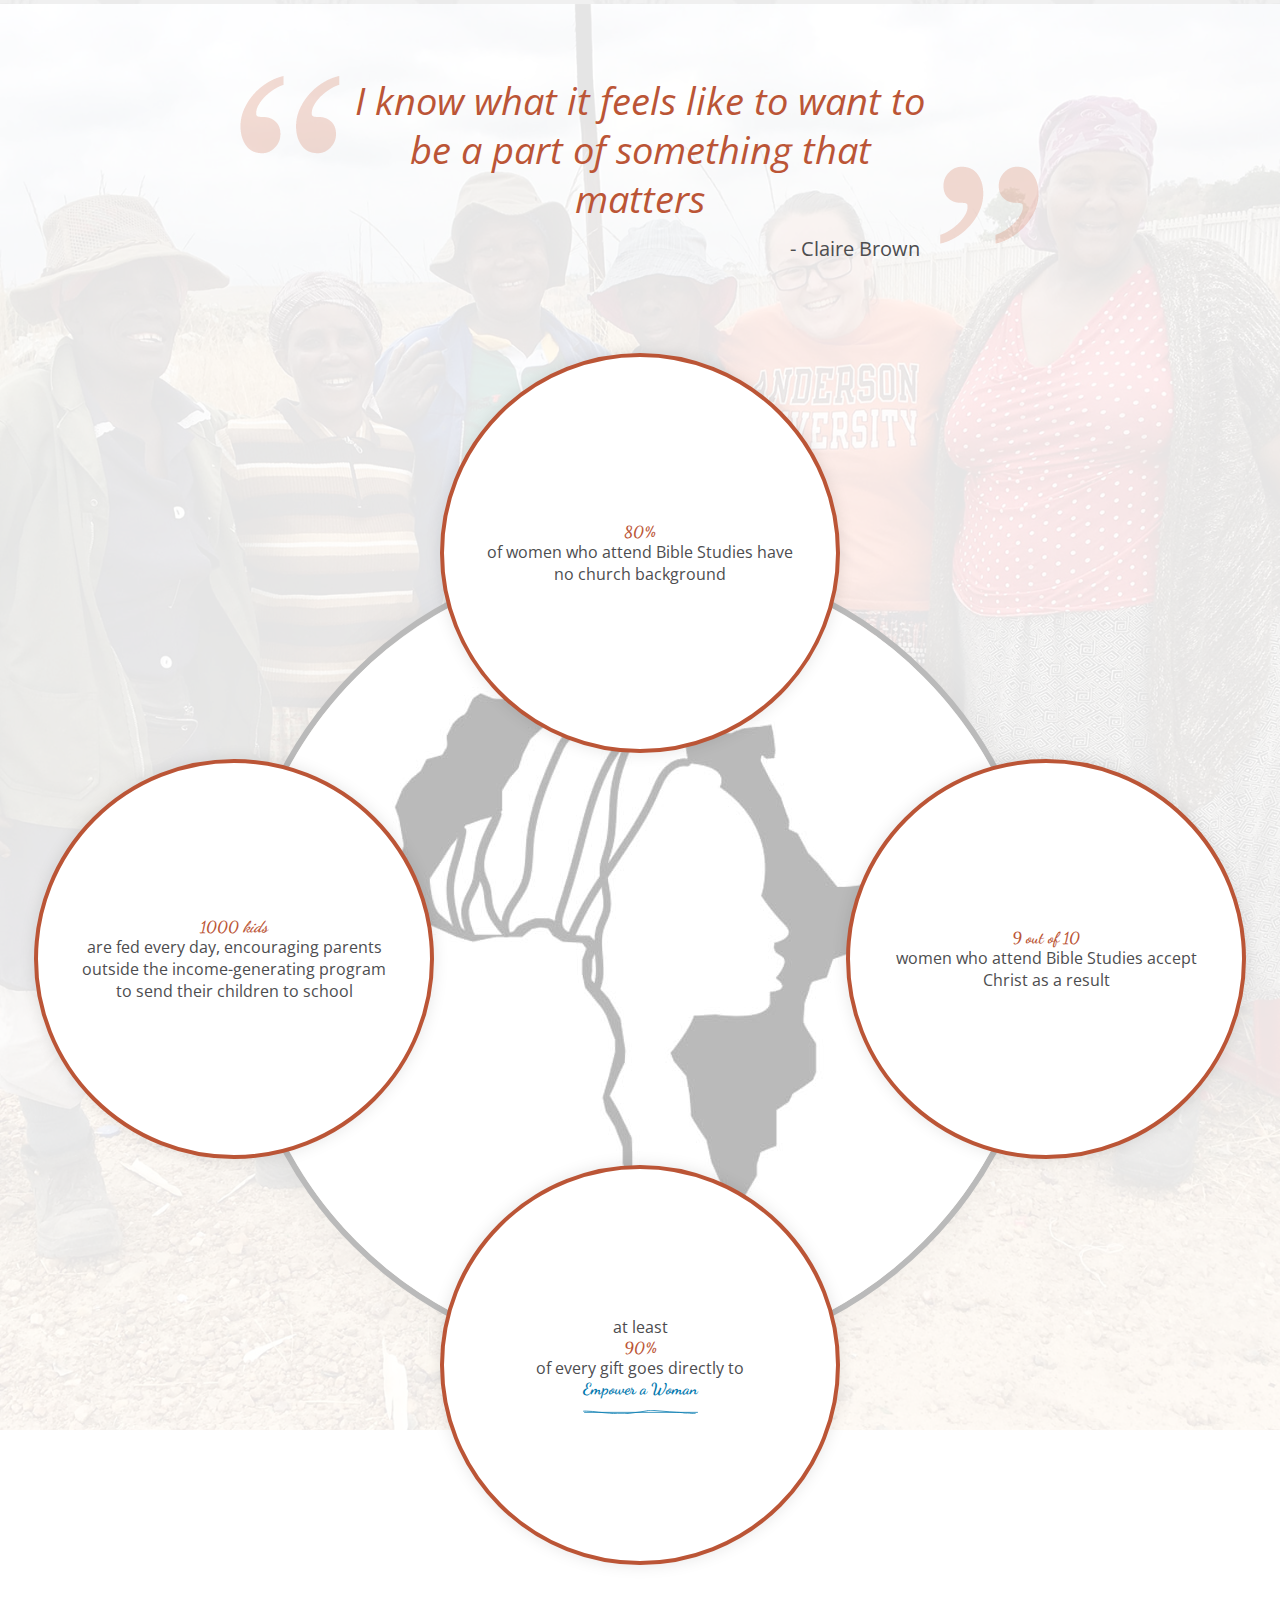
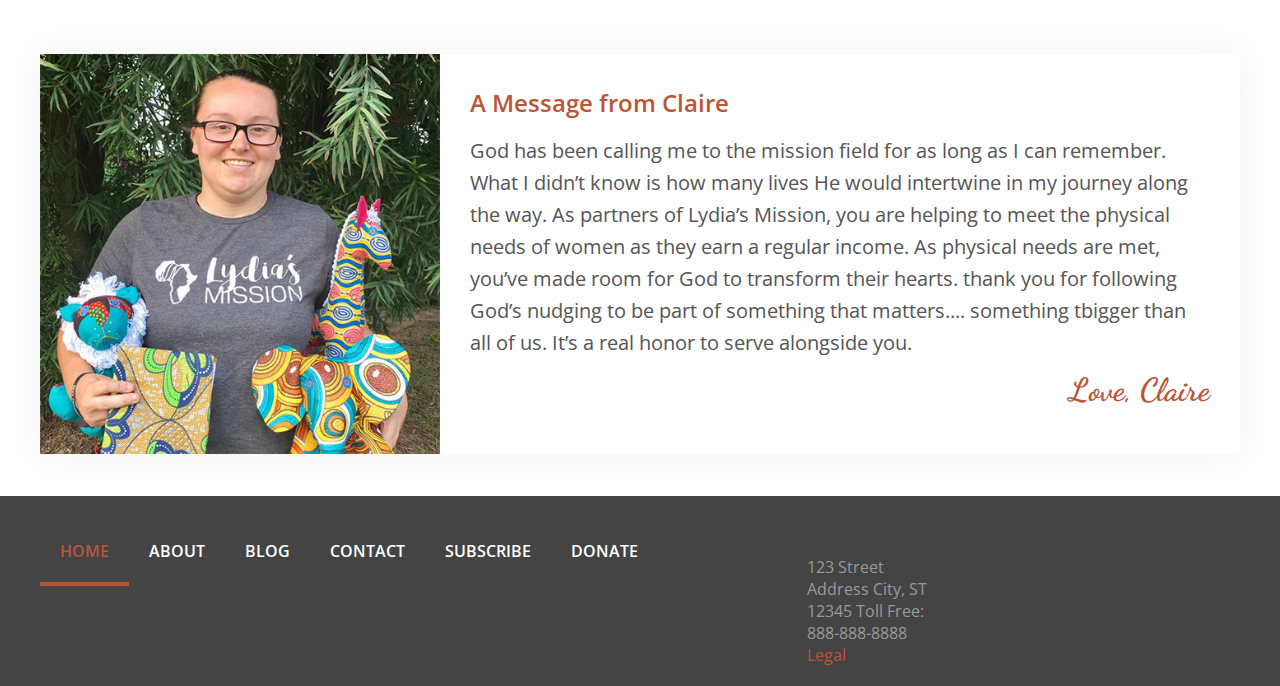
==== commit 70b1cefe: "Added home page sections with content" ====
--- a/front-page.html
+++ b/front-page.html
@@ -38,12 +38,68 @@
     </div>
 
     <div class="home-page">
-        <div class="hero">
+        <div class="hero with-content">
             <img src="content-img/hero-home.jpg" alt="" />
+            <div class="wrapper">
+                <div class="hero-content">
+                    <h1>Giving women a chance at the lives of their dreams.</h1>
+                    <p>Claire Brown is a missionary in rural South Africa. Her program, Lydia’s Mission, provides jobs for women. Then, she begins work on their hearts.</p>
+                    <p><span class="fancy-text">Empower a Woman!</span></p>
+                    <p><a class="btn" href="#">Donate Today</a></p>
+                </div>
+            </div>
         </div>
-        <div class="wrapper">
-            <div class="main">
-                <p>Lorem ipsum dolor sit amet.</p>
+        <div class="section logo-bg">
+            <div class="wrapper align-center">
+                <h1>As a Lydia’s Mission partner, you’ll invest in a woman’s life by:</h1>
+                <div class="columns three-wide">
+                    <div class="col cta">
+                        <img class="circle" src="content-img/home-overview-1.jpg" />
+                        <h2>Meeting Her Need</h2>
+                        <p>Your gift helps to secure regular income for a woman eager to feed, educate and provide for her family.</p>
+                    </div>
+                    <div class="col cta">
+                        <img class="circle" src="content-img/cta-logo.jpg" />
+                        <h2>Embracing Her Heart</h2>
+                        <p>As part of the program, she will be invited to join other women in disicpleship and bible study.</p>
+                    </div>
+                    <div class="col cta">
+                        <img class="circle" src="content-img/cta-blog.jpg" />
+                        <h2>Changing Her World</h2>
+                        <p>Feeling confident, loved and divinely worthy - she’ll be breaking generations of poverty and lighting up her world.</p>
+                    </div>
+                </div>
+                <a class="btn" href="#">Empower A Woman</a>
+            </div>
+        </div>
+        <div class="section lydias-stats">
+            <img src="content-img/stats-bg.jpg" alt="" />
+            <div class="wrapper">
+                <p class="featured-quote">
+                    <em>I know what it feels like to want to be a part of something that matters</em>
+                    <span>- Claire Brown</span>
+                </p>
+                <div class="featured-stats">
+                    <img class="circle" src="content-img/logo-element-large.jpg" alt="" />
+                    <div class="stat"><span class="fancy-text">80%</span> of women who attend Bible Studies have no church background</div>
+                    <div class="stat"><span class="fancy-text">9 out of 10</span> women who attend Bible Studies accept Christ as a result</div>
+                    <div class="stat">at least <span class="fancy-text">90%</span> of every gift goes directly to <a href="#" class="fancy-text">Empower a Woman</a></div>
+                    <div class="stat"><span class="fancy-text">1000 <em>kids</em></span> are fed every day, encouraging parents outside the income-generating program to send their children to school</div>
+                </div>
+            </div>
+        </div>
+
+
+        <div class="section">
+            <div class="wrapper">
+                <div class="card">
+                    <img src="content-img/message-claire.jpg" alt="" />
+                    <div class="card-content">
+                        <p class="card-title">A Message from Claire</p>
+                        <p>God has been calling me to the mission field for as long as I can remember. What I didn’t know is how many lives He would intertwine in my journey along the way. As partners of Lydia’s Mission, you are helping to meet the physical needs of women as they earn a regular income. As physical needs are met, you’ve made room for God to transform their hearts. thank you for following God’s nudging to be part of something that matters.... something tbigger than all of us. It’s a real honor to serve alongside you.</p>
+                        <span class="fancy-text">Love, Claire</span>
+                    </div>
+                </div>
             </div>
         </div>
     </div>
--- a/style.css
+++ b/style.css
@@ -15,13 +15,56 @@
 	text-decoration: underline;
 }
 
+h1 {
+	margin: 0 0 24px 0;
+	font-weight: 600;
+	color: #bb5536;
+}
+
+h2 {
+	font-weight: 600;
+	font-size: 28px;
+}
+
+h3 {
+	font-size: 18px;
+	color: #bb5536;
+	font-weight: 400;
+	margin: 0 0 24px 0;
+}
+
 img {
 	display: block;
 	max-width: 100% !important;
 }
 
-a.btn {
-	padding: 20px 32px;
+input[type=text] {
+	display: block;
+	border: 1px solid #ddd;
+	padding: 6px 12px;
+	font-size: 21px;
+	font-family: "Open Sans", Arial, Helvetica, sans-serif;
+}
+
+input[type=text]:focus {
+	outline: none;
+	border-color: #999;
+	box-shadow: 0 0 8px rgba(0,0,0,0.1);
+}
+
+p {
+	margin: 0 0 24px 0;
+	line-height: 1.6em;
+}
+
+strong {
+	font-weight: 600;
+}
+
+a.btn,
+input.btn,
+button {
+	padding: 16px 32px;
 	color: #fff;
 	background: #bb5536;
 	border-radius: 4px;
@@ -32,12 +75,16 @@
 	font-size: 22px;
 	display: inline-block;
 	transition: all 0.4s ease-in-out;
-}
-
-a.btn:hover {
+	font-family: "Open Sans", Arial, Helvetica, sans-serif;
+}
+
+a.btn:hover,
+input.btn:hover,
+button:hover {
 	background-color: #9d4327;
 	box-shadow: 0 0 8px rgba(0,0,0,0.1);
 	text-decoration: none;
+	cursor: pointer;
 }
 
 .wrapper {
@@ -47,6 +94,64 @@
 	padding: 20px;
 }
 
+.main,
+.article.full > .wrapper {
+	max-width: 900px;
+	margin: 0 auto;
+}
+
+.content ul
+{
+  margin: 36px 0;
+  padding: 0;
+  list-style: none;
+  clear: both;
+  columns: 2;
+}
+
+.content ul.single-column
+{
+  columns: 1;
+}
+
+.content ul ul {
+	margin: 12px 0;
+	columns: 1;
+}
+
+.content ul li
+{
+  padding: 0 0 0 20px;
+  margin-bottom: 12px;
+  position: relative;
+}
+
+.content ul li:before
+{
+  content: '';
+  width: 6px;
+  height: 6px;
+  background: #bb5536;
+  display: block;
+  position: absolute;
+  top: 0;
+  left: 0;
+  margin: 10px 16px 0 0;
+}
+
+.content ol
+{
+  margin: 42px 0;
+  padding: 0;
+  clear: both;
+}
+
+.content ol li
+{
+  margin-bottom: 12px;
+  margin-left: 16px;
+}
+
 .section .wrapper {
 	padding: 42px 20px;
 }
@@ -63,11 +168,25 @@
 	font-family: 'Dancing Script', cursive;
 	color: #0078ae;
 	font-weight: 700;
+	padding-bottom: 16px;
+	background: url(img/logo-underline.svg) no-repeat bottom center;
 }
 
 .fancy-text:hover {
 	color: #004260;
 	text-decoration: none;
+	background-image: url(img/logo-underline-hover.svg);
+}
+
+span.fancy-text,
+span.fancy-text:hover {
+	color: #bb5536;
+	background: none;
+	padding-bottom: 0;
+}
+
+.align-center {
+	text-align: center;
 }
 
 /* ********************************************** */
@@ -102,6 +221,10 @@
   -ms-grid-columns: 1fr 1fr 1fr 1fr 1fr;
   grid-template-columns: repeat(5, 1fr);
   grid-gap: 2.5%;
+}
+
+.columns .col p:last-child {
+	margin-bottom: 0;
 }
 
 .columns.custom-alignment .col
@@ -234,6 +357,7 @@
 .header .icon-search {
 	float: right;
 	color: #3e3e3f;
+	width: 16px;
 	border-top: 4px solid transparent;
 	border-bottom: 4px solid transparent;
 	padding: 38px 16px 39px;
@@ -286,6 +410,26 @@
 
 .footer .menu a {
 	color: #fff;
+}
+
+.mission-statement {
+	background: #f0f0f0;
+	font-size: 18px;
+	color: #333;
+	line-height: 1.5em;
+}
+
+.mission-statement h2 {
+	font-size: 24px;
+	color: #bb5536;
+	font-style: oblique;
+	margin-bottom: 16px;
+}
+
+.section.mission-statement .wrapper
+{
+	padding-top: 24px;
+	padding-bottom: 24px;
 }
 
 /* ********************************************** */
@@ -344,12 +488,151 @@
 	padding-bottom: 36px;
 }
 
+.section-title span {
+	display: block;
+	font-size: 18px;
+	color: #777;
+	font-weight: 600;
+}
+
 /* ********************************************** */
 /* ****************** HOME PAGE ***************** */
 /* ********************************************** */
 
 .home .header {
 	background: transparent;
+}
+
+.home .hero-content {
+	background: none;
+	color: #333;
+	font-size: 22px;
+	width: 45%;
+	margin-right: 0;
+}
+
+.home .hero-content .fancy-text {
+	font-size: 36px;
+}
+
+.home .hero h1 {
+	color: #313131;
+	line-height: 1.2em;
+	font-size: 42px;
+}
+
+.lydias-stats {
+	position: relative;
+	overflow: hidden;
+}
+
+.lydias-stats > img {
+	position: absolute;
+	top: 0;
+	left: 0;
+	width: 100%;
+	opacity: 0.1;
+}
+
+.lydias-stats .wrapper {
+	position: relative;
+	text-align: center;
+}
+
+.featured-quote {
+	text-align: center;
+	font-size: 38px;
+	color: #bb5536;
+	line-height: 1.3em;
+	margin: 30px 0 80px;
+}
+
+.featured-quote em {
+	max-width: 600px;
+	display: block;
+	margin: 0 auto;
+	position: relative;
+	padding: 0 100px;
+}
+
+.featured-quote em:before,
+.featured-quote em:after {
+	content: '';
+	display: block;
+	width: 100px;
+	height: 78px;
+	background: url(img/quotation-marks.png) no-repeat top left;
+	position: absolute;
+	top: 0;
+	left: 0;
+}
+
+.featured-quote em:after {
+	background-position: bottom left;
+	top: auto;
+	left: auto;
+	bottom: -20px;
+	right: 0;
+}
+
+.featured-quote span {
+	text-align: right;
+	max-width: 600px;
+	margin: 0 auto;
+	display: block;
+	color: #4d4d4f;
+	font-size: 20px;
+	padding-right: 40px;
+}
+
+.featured-stats {
+	text-align: center;
+	position: relative;
+	display: inline-block;
+	margin: 200px auto;
+}
+
+.featured-stats img {
+	margin: 0 auto;
+	border: 6px solid #bababa;
+	box-shadow: 0 0 40px rgba(0,0,0,0.05);
+}
+
+.featured-stats .stat {
+	position: absolute;
+	width: 400px;
+	height: 400px;
+	border-radius: 50%;
+	background: #fff;
+	border: 4px solid #bb5536;
+	box-shadow: 0 0 16px rgba(0,0,0,0.1);
+	display: flex;
+	align-items: center;
+	justify-content: center;
+	flex-direction: column;
+	padding: 40px;
+	box-sizing: border-box;
+	transform: translate(-50%, -50%);
+}
+
+.featured-stats .stat:nth-child(2) {
+	top: 0;
+	left: 50%;
+}
+
+.featured-stats .stat:nth-child(3) {
+	top: 50%;
+	left: 100%;
+}
+
+.featured-stats .stat:nth-child(4) {
+	top: 100%;
+	left: 50%;
+}
+
+.featured-stats .stat:nth-child(5) {
+	top: 50%;
+	left: 0;
 }
 
 /* ********************************************** */
@@ -381,3 +664,273 @@
 	margin: 0 auto;
 	width: 80%;
 }
+
+/* ********************************************** */
+/* ************* Blog Listings Pages ************ */
+/* ********************************************** */
+
+.pagination {
+	font-size: 18px;
+	color: #4d4d4f;
+	text-align: center;
+	border-top: 1px solid #ddd;
+	background: url(img/section-title-bg-white.jpg) repeat center center;
+	box-shadow: 0 0 24px rgba(0,0,0,0.05);
+}
+
+.pagination .btn {
+	margin-left: 30px;
+	margin-right: 30px;
+}
+
+.listings-grid {
+	padding-top: 50px;
+	padding-bottom: 60px;
+	display: grid;
+	grid-gap: 5px;
+	grid-template-columns: 1fr 1fr 1fr;
+	clear: both;
+}
+
+.listings-grid > .featured {
+	grid-column: span 2;
+}
+
+.article {
+	position: relative;
+	overflow: hidden;
+}
+
+.article.intro .article-content {
+	position: absolute;
+	bottom: 0;
+	left: 0;
+	width: 100%;
+	background: rgba(0,0,0,0.8);
+	color: #fff;
+	padding: 20px;
+	box-sizing: border-box;
+}
+
+.article.intro .article-content h2 {
+	font-size: 24px;
+	margin: 0 0 8px 0;
+	font-weight: 600;
+}
+
+.article.intro .article-content h2 a {
+	display: block;
+}
+
+.article.intro .article-content p {
+	height: 0;
+	overflow: hidden;
+	margin: 0;
+	opacity: 0;
+	transition: all 0.4s ease-in-out;
+}
+
+.article.intro .article-content .article-meta {
+	
+	line-height: 37px;
+	color: #e3e3e3;
+	font-size: 13px;
+}
+
+.article.intro a {
+	color: #fff;
+}
+
+.article.intro a img {
+	transition: all 0.2s ease-in-out;
+}
+
+.article.intro a:hover {
+	color: #ddd;
+}
+
+.article.intro a:hover img {
+	opacity: 0.8;
+	transform: scale(1.1);
+}
+
+.article.intro a.fancy-text {
+	font-size: 24px;
+	float: right;
+	height: 0;
+	overflow: hidden;
+	transition: all 0.2s ease-in-out;
+	padding: 0;
+	opacity: 0;
+}
+
+.article.intro:hover .article-content a.fancy-text {
+	padding-bottom: 8px;
+	height: auto;
+	opacity: 1;
+}
+
+.article.intro:hover .article-content p {
+	height: auto;
+	margin: 0 0 8px 0;
+	opacity: 1;
+}
+
+.subscribe-block {
+	color: #3b3b3c;
+	font-size: 24px;
+	display: flex;
+	align-items: center;
+	justify-content: center;
+	flex-direction: column;
+}
+
+.subscribe-block h2 {
+	text-transform: uppercase;
+	color: #bb5536;
+	margin-bottom: 16px;
+}
+
+.subscribe-block input {
+	width: 100%;
+	box-sizing: border-box;
+	margin-bottom: 24px;
+}
+
+.subscribe-block-content {
+	padding: 24px;
+}
+
+.popular-tags {
+	color: #888;
+	margin: 40px 0 0 0;
+	float: right;
+}
+
+.popular-tags span {
+	margin-right: 16px;
+	line-height: 36px;
+}
+
+.tag {
+	border-radius: 18px;
+	color: #3b85a7;
+	background: #dfeef5;
+	line-height: 1em;
+	padding: 8px 24px;
+	font-size: 18px;
+	margin-right: 16px;
+}
+
+.tag:hover {
+	color: #fff;
+	background: #3b85a7;
+	box-shadow: 0 0 4px rgba(0,0,0,0.1);
+	text-decoration: none;
+}
+
+.popular-tags a:last-child {
+	margin-right: 0;
+}
+
+/* ********************************************** */
+/* ************* Blog Article Pages ************* */
+/* ********************************************** */
+
+.article .wrapper {
+	padding-top: 80px;
+	padding-bottom: 80px;
+}
+
+.article.full {
+	font-size: 18px;
+}
+
+.media-gallery {
+	background: url(img/section-title-bg-dark.jpg) repeat center center;
+}
+
+.media-gallery .wrapper {
+	display: flex;
+	padding-top: 0;
+	padding-bottom: 0;
+	transform: scale(1.1);
+}
+
+.media-gallery a {
+	border: 3px solid transparent;
+}
+
+.media-gallery img {
+	box-sizing: border-box;
+	box-shadow: 0 0 24px rgba(0,0,0,0.08);
+	transition: all 0.2s ease-in-out;
+}
+
+.media-gallery a:hover img {
+	transform: scale(1.02);
+}
+
+.article .wrapper + .wrapper.author-info {
+	padding-top: 0;
+}
+
+.card,
+.author-block {
+	display: grid;
+	grid-template-columns: 1fr 3fr;
+	box-shadow: 0 0 36px rgba(0,0,0,0.05);
+	color: #555;
+}
+
+.card {
+	grid-template-columns: 1fr 2fr;
+}
+
+.card-content {
+	padding: 30px;
+	font-size: 20px;
+}
+
+.card-content .fancy-text {
+	color: #bb5536;
+	text-align: right;
+	font-size: 32px;
+	display: block;
+}
+
+.author-content {
+	padding: 20px;
+	font-size: 16px;
+}
+
+.card-content p,
+.author-content p {
+	margin-bottom: 12px;
+}
+
+.card-content p {
+	font-size: 20px;
+}
+
+.card img,
+.author-block img {
+	padding: 20px 0 20px 20px;
+	box-sizing: border-box;
+	width: 100%;
+}
+
+.card img {
+	padding: 30px 0 30px 30px;
+}
+
+.home-page .card img {
+	padding: 0;
+}
+
+.card-content .card-title,
+.author-name {
+	color: #bb5536;
+	font-size: 24px;
+	font-weight: 600;
+}
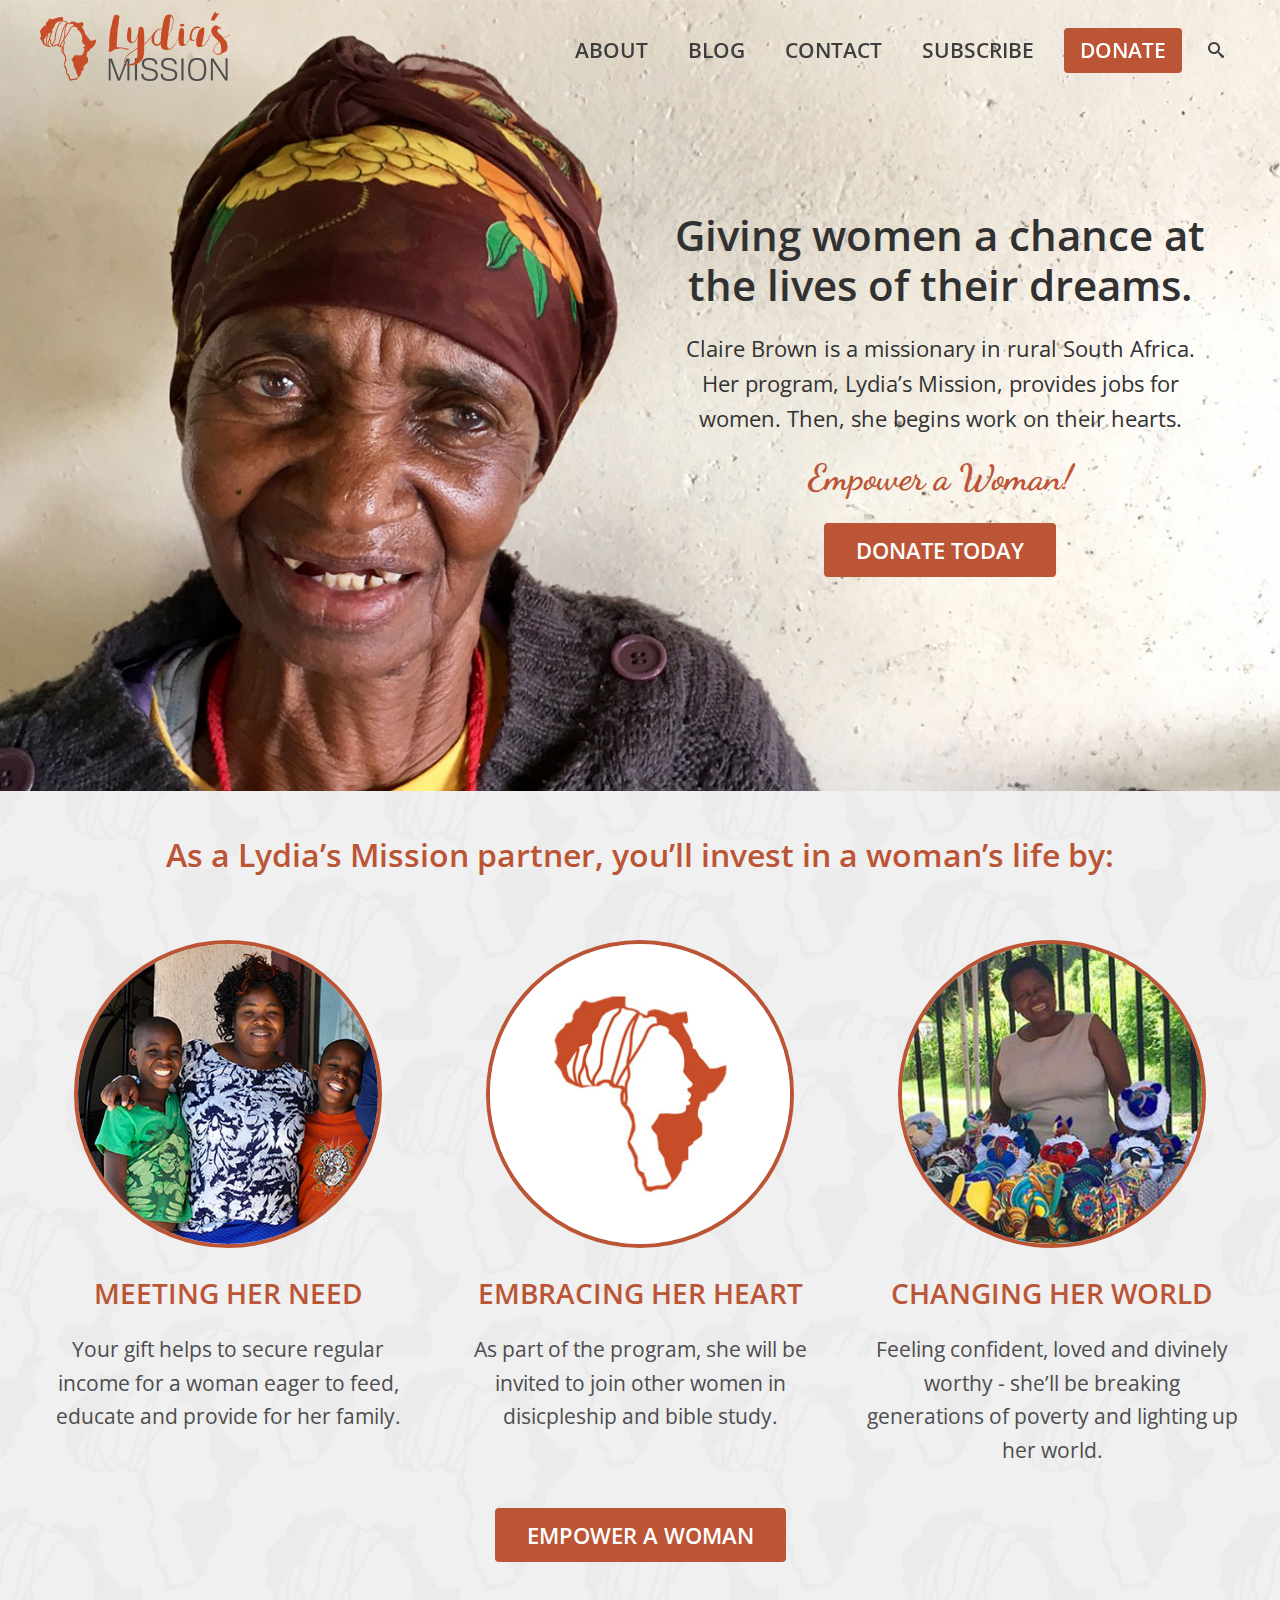
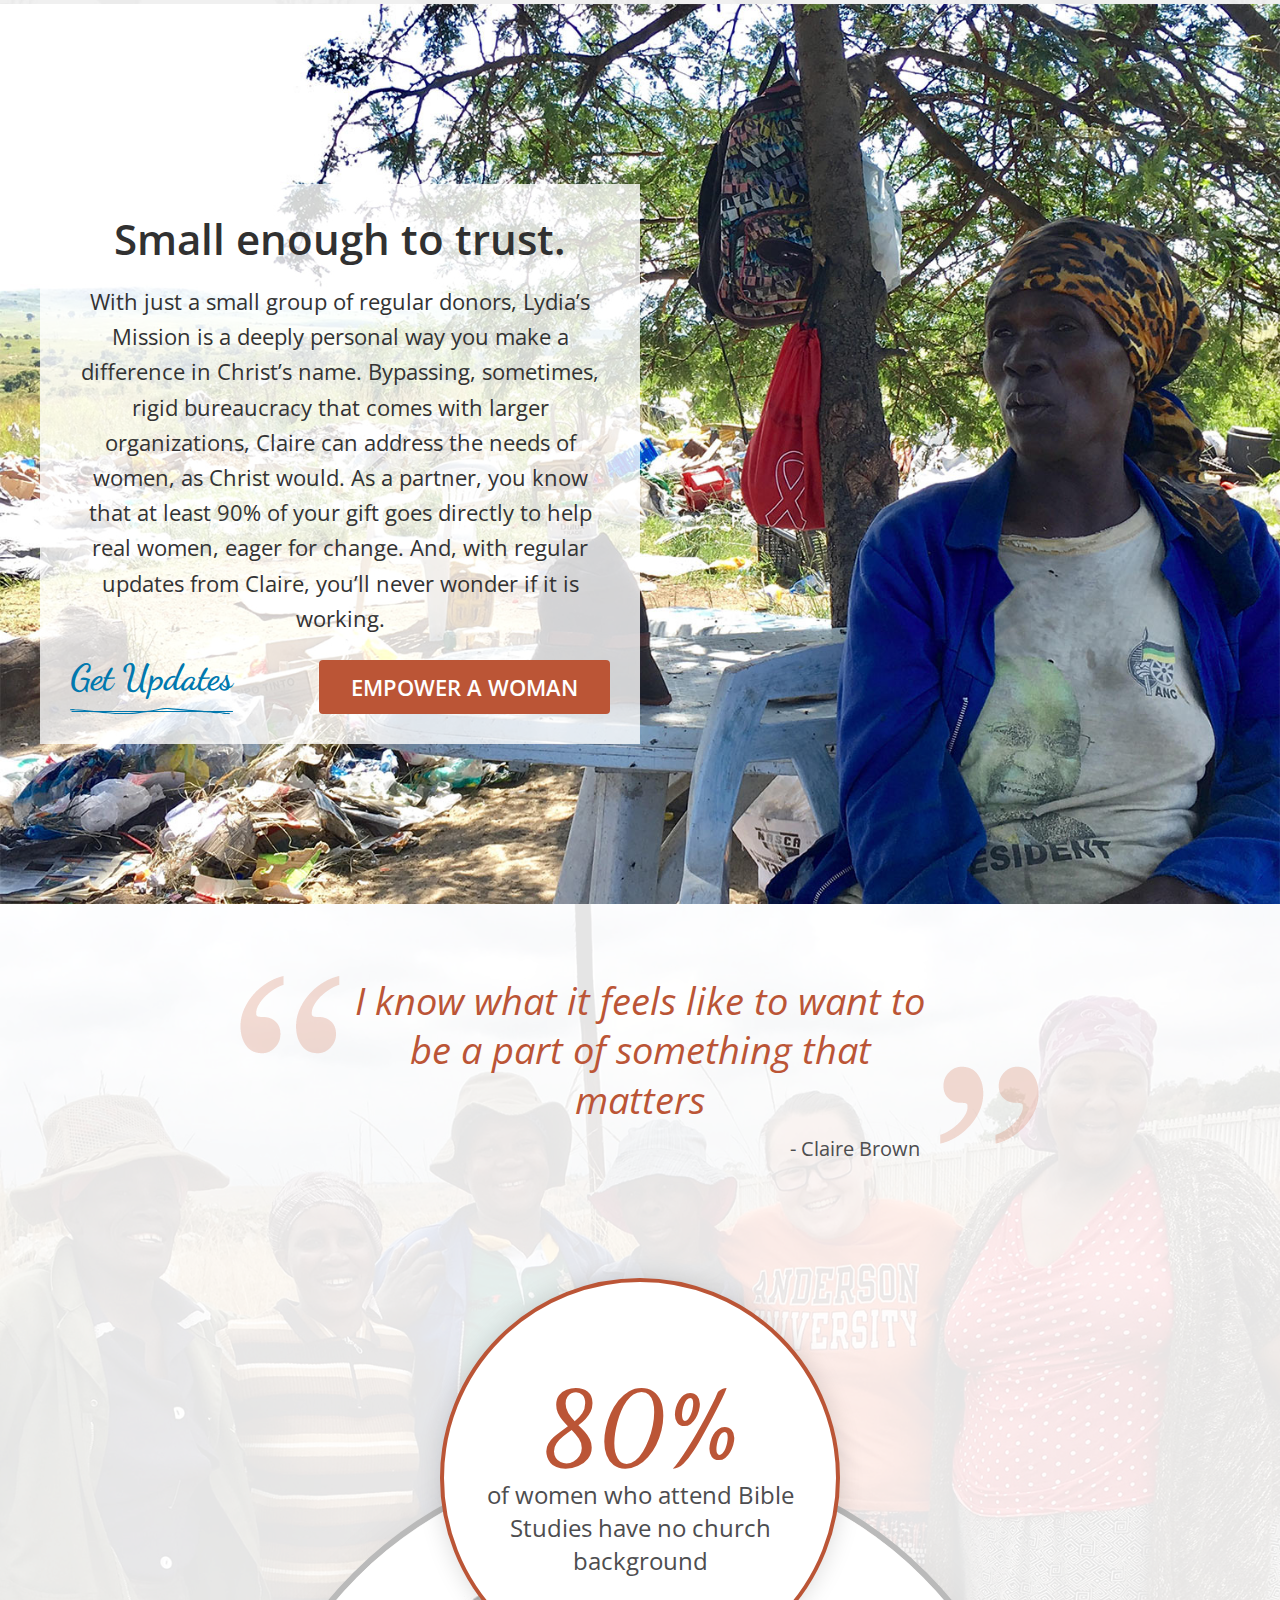
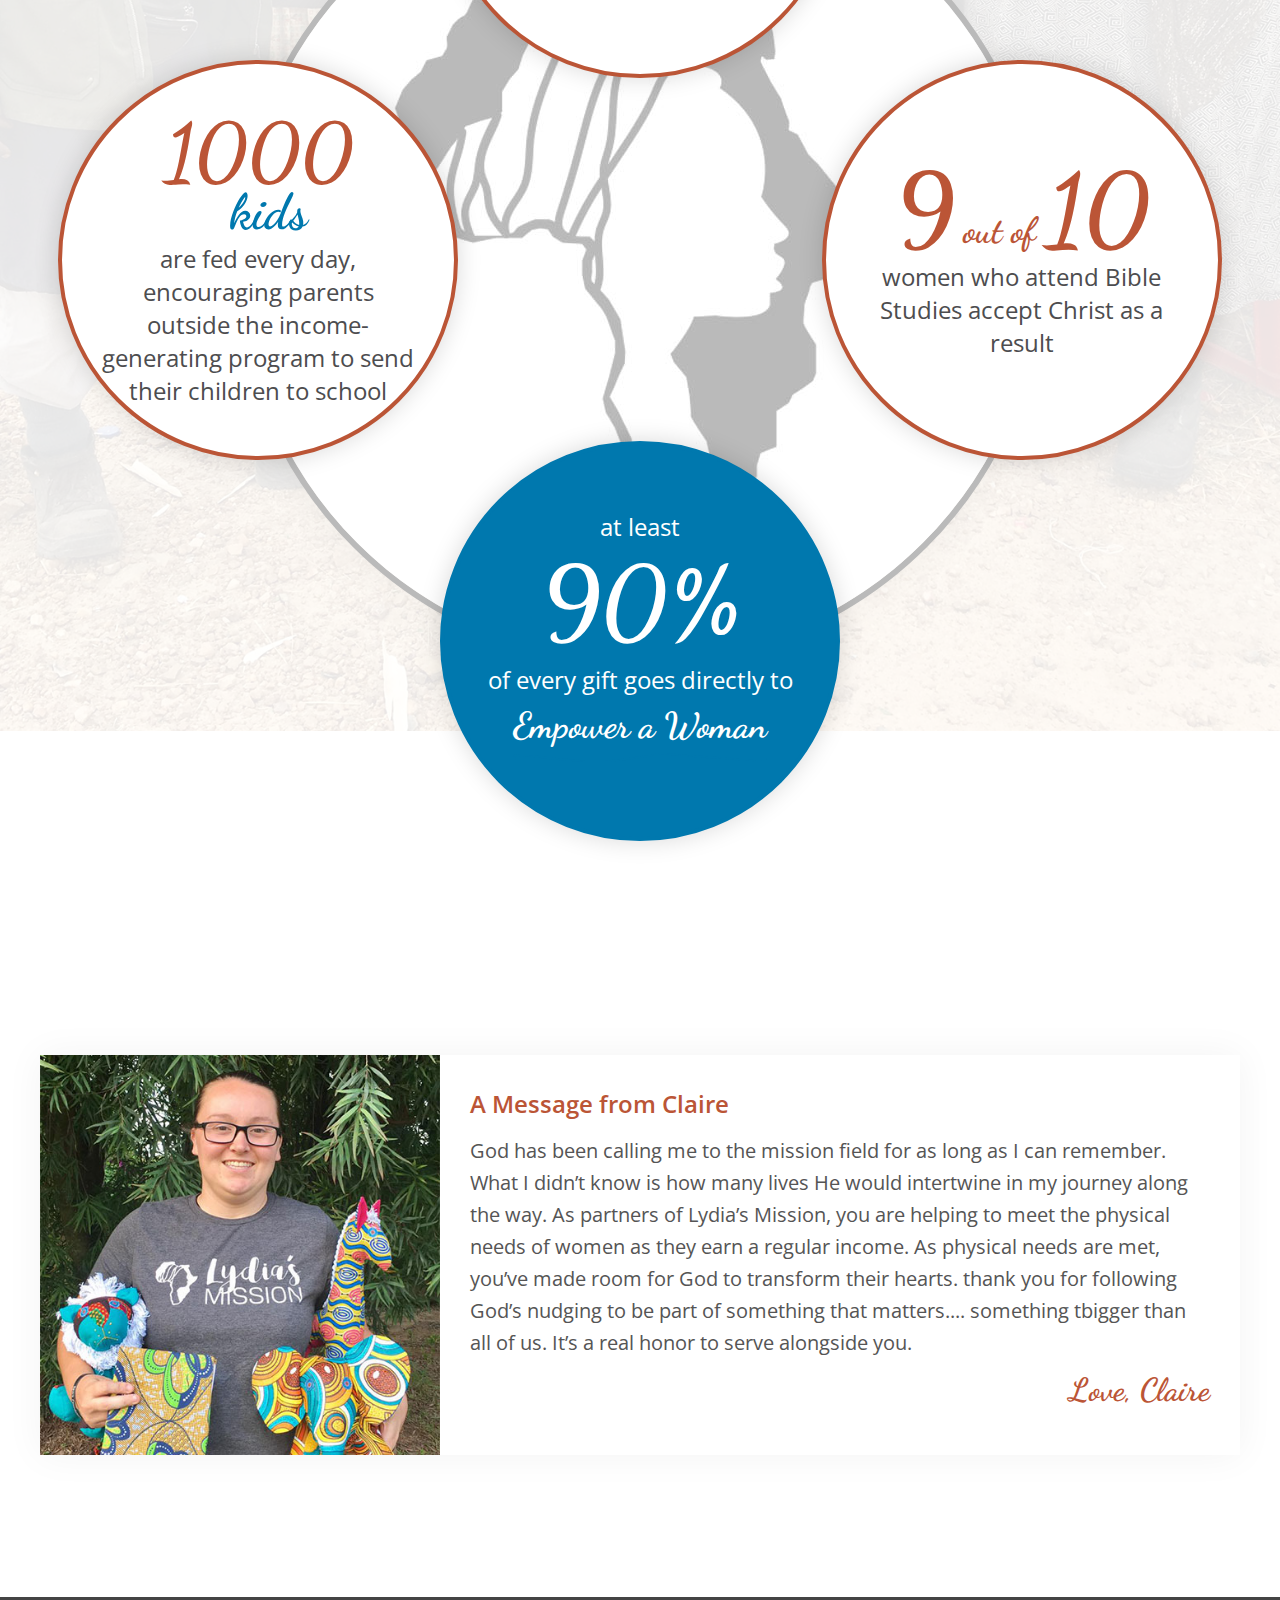
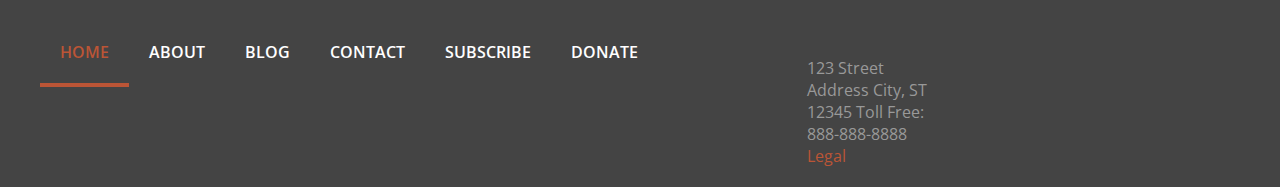
==== commit 3993d18d: "Added remaining home page sections" ====
--- a/front-page.html
+++ b/front-page.html
@@ -72,6 +72,19 @@
                 <a class="btn" href="#">Empower A Woman</a>
             </div>
         </div>
+        <div class="hero with-content content-left white-overlay">
+            <img src="content-img/home-lady-trash-dump.jpg" alt="" />
+            <div class="wrapper">
+                <div class="hero-content wide">
+                    <h1>Small enough to trust.</h1>
+                    <p>With just a small group of regular donors, Lydia’s Mission is a deeply personal way you make a difference in Christ’s name. Bypassing, sometimes, rigid bureaucracy that comes with larger organizations, Claire can address the needs of women, as Christ would. As a partner, you know that at least 90% of your gift goes directly to help real women, eager for change. And, with regular updates from Claire, you’ll never wonder if it is working.</p>
+                    <div class="hero-actions">
+                        <a class="fancy-text" href="#">Get Updates</a>
+                        <a class="btn" href="#">Empower a Woman</a>
+                    </div>
+                </div>
+            </div>
+        </div>
         <div class="section lydias-stats">
             <img src="content-img/stats-bg.jpg" alt="" />
             <div class="wrapper">
@@ -82,8 +95,8 @@
                 <div class="featured-stats">
                     <img class="circle" src="content-img/logo-element-large.jpg" alt="" />
                     <div class="stat"><span class="fancy-text">80%</span> of women who attend Bible Studies have no church background</div>
-                    <div class="stat"><span class="fancy-text">9 out of 10</span> women who attend Bible Studies accept Christ as a result</div>
-                    <div class="stat">at least <span class="fancy-text">90%</span> of every gift goes directly to <a href="#" class="fancy-text">Empower a Woman</a></div>
+                    <div class="stat"><span class="fancy-text">9<span class="small"> out of </span>10</span> women who attend Bible Studies accept Christ as a result</div>
+                    <div class="stat">at least <span class="fancy-text">90%</span> of every gift goes directly to <a href="#" class="fancy-text small">Empower a Woman</a></div>
                     <div class="stat"><span class="fancy-text">1000 <em>kids</em></span> are fed every day, encouraging parents outside the income-generating program to send their children to school</div>
                 </div>
             </div>
--- a/style.css
+++ b/style.css
@@ -41,7 +41,7 @@
 input[type=text] {
 	display: block;
 	border: 1px solid #ddd;
-	padding: 6px 12px;
+	padding: 12px;
 	font-size: 21px;
 	font-family: "Open Sans", Arial, Helvetica, sans-serif;
 }
@@ -375,7 +375,7 @@
 }
 
 .scrolled.home .header {
-	background: rgba(255,255,255,0.7);
+	background: rgba(255,255,255,0.85);
 }
 
 .scrolled .header .logo {
@@ -476,6 +476,25 @@
 	float: right;
 }
 
+.hero.content-left .hero-content {
+	margin-right: 0;
+	float: left;
+}
+
+.hero.white-overlay .hero-content,
+.home .hero.white-overlay .hero-content {
+	background: rgba(255,255,255,0.8);
+	color: #333;
+}
+
+.hero-actions {
+	display: flex;
+}
+
+.hero-actions a + a {
+	margin-left: auto;
+}
+
 .section-title {
 	background: url(img/section-title-bg.jpg) repeat center center;
 	text-align: center;
@@ -519,6 +538,10 @@
 	color: #313131;
 	line-height: 1.2em;
 	font-size: 42px;
+}
+
+.home .card {
+	margin: 100px 0;
 }
 
 .lydias-stats {
@@ -605,7 +628,7 @@
 	border-radius: 50%;
 	background: #fff;
 	border: 4px solid #bb5536;
-	box-shadow: 0 0 16px rgba(0,0,0,0.1);
+	box-shadow: 0 0 24px rgba(0,0,0,0.15);
 	display: flex;
 	align-items: center;
 	justify-content: center;
@@ -613,26 +636,66 @@
 	padding: 40px;
 	box-sizing: border-box;
 	transform: translate(-50%, -50%);
+	font-size: 24px;
 }
 
 .featured-stats .stat:nth-child(2) {
-	top: 0;
+	top: 3%;
 	left: 50%;
 }
 
 .featured-stats .stat:nth-child(3) {
 	top: 50%;
-	left: 100%;
+	left: 97%;
 }
 
 .featured-stats .stat:nth-child(4) {
-	top: 100%;
+	top: 97%;
 	left: 50%;
+	background: #0078ae;
+	color: #fff;
+	border-color: #0078ae;
+}
+
+.featured-stats .stat:nth-child(4) .fancy-text {
+	color: #fff;
+	margin-bottom: 10px;
+	display: block;
+	margin-top: 10px;
 }
 
 .featured-stats .stat:nth-child(5) {
 	top: 50%;
-	left: 0;
+	left: 3%;
+}
+
+.featured-stats .stat:nth-child(5) .fancy-text {
+	font-size: 80px;
+}
+
+.featured-stats .stat .fancy-text
+{
+	font-size: 100px;
+	line-height: 1em;
+}
+
+.featured-stats .stat .fancy-text.small,
+.featured-stats .stat .fancy-text .small
+{
+	font-size: 36px;
+	line-height: 40px;
+}
+
+.featured-stats .stat:nth-child(5) .fancy-text em
+{
+	font-style: normal;
+	color: #0078ae;
+	font-size: 50px;
+	line-height: 0.8em;
+	display: block;
+	text-align: right;
+	margin-right: 45px;
+	margin-bottom: 10px;
 }
 
 /* ********************************************** */
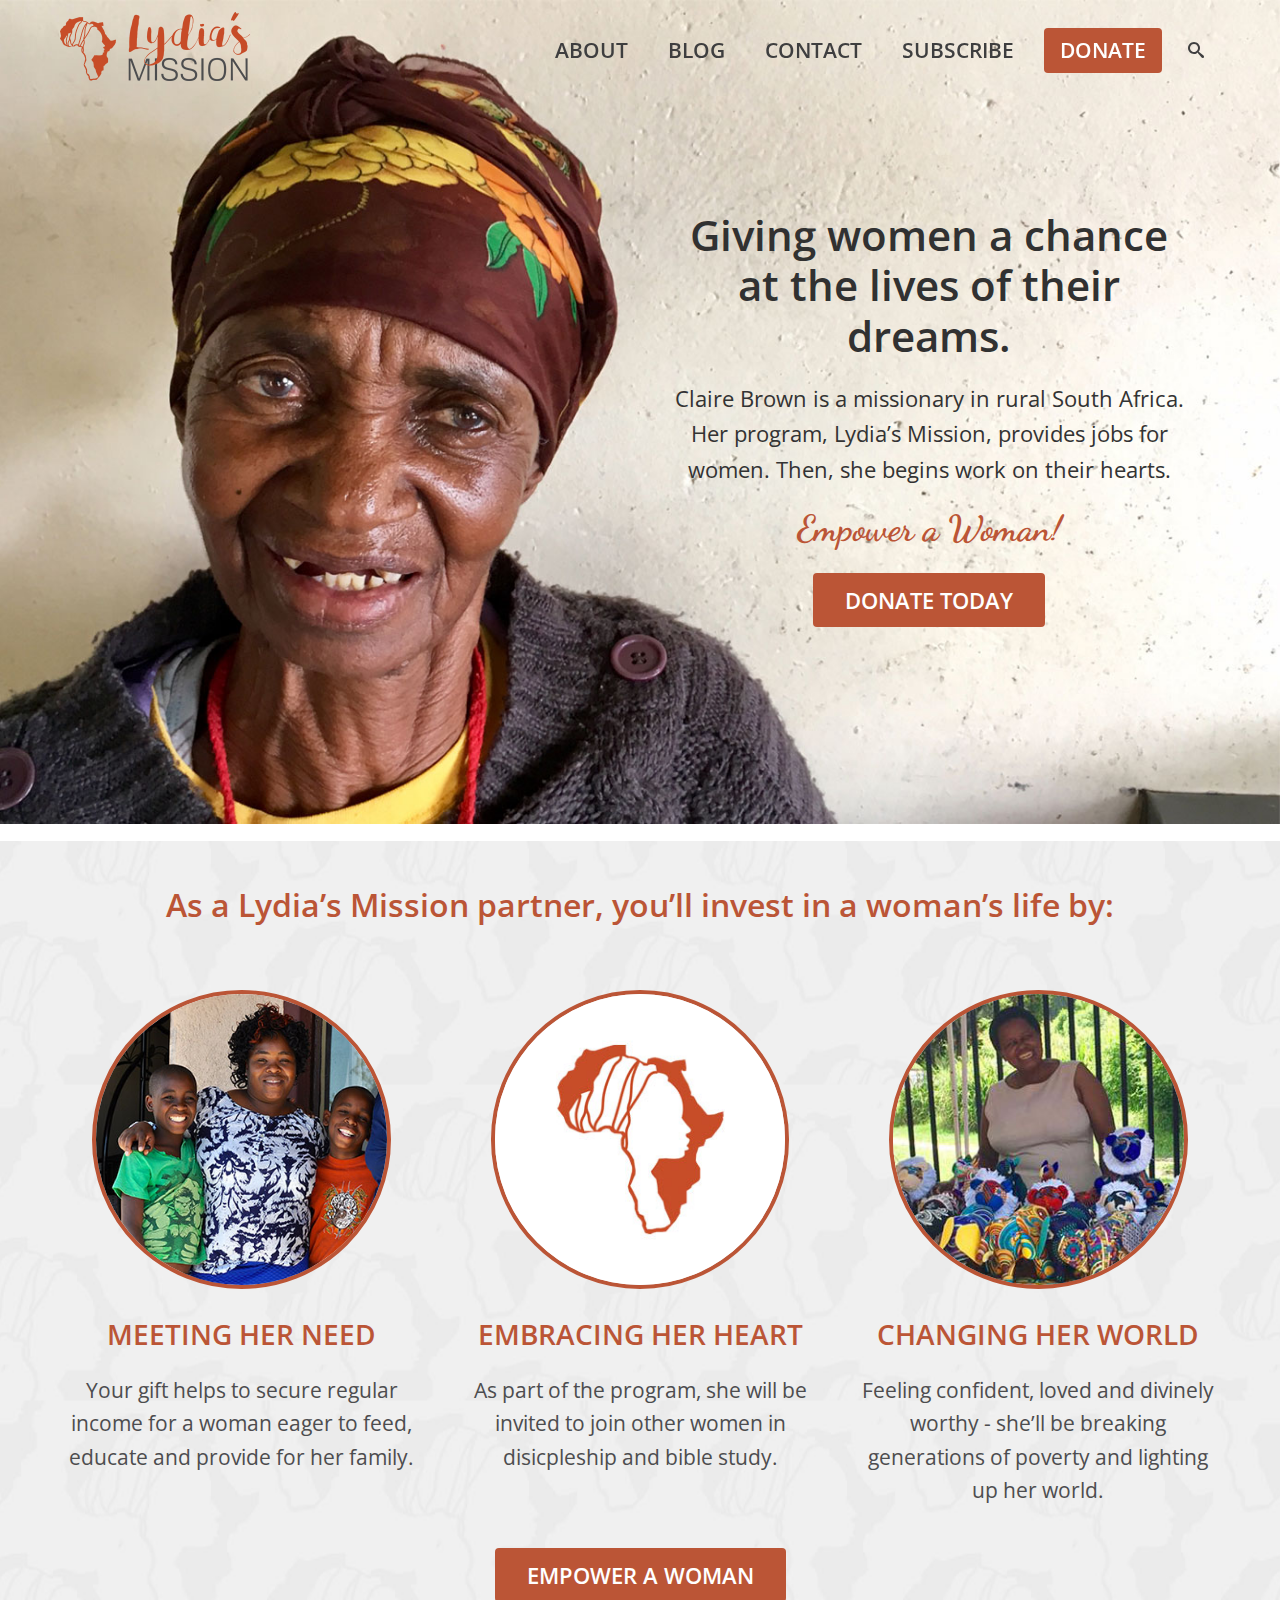
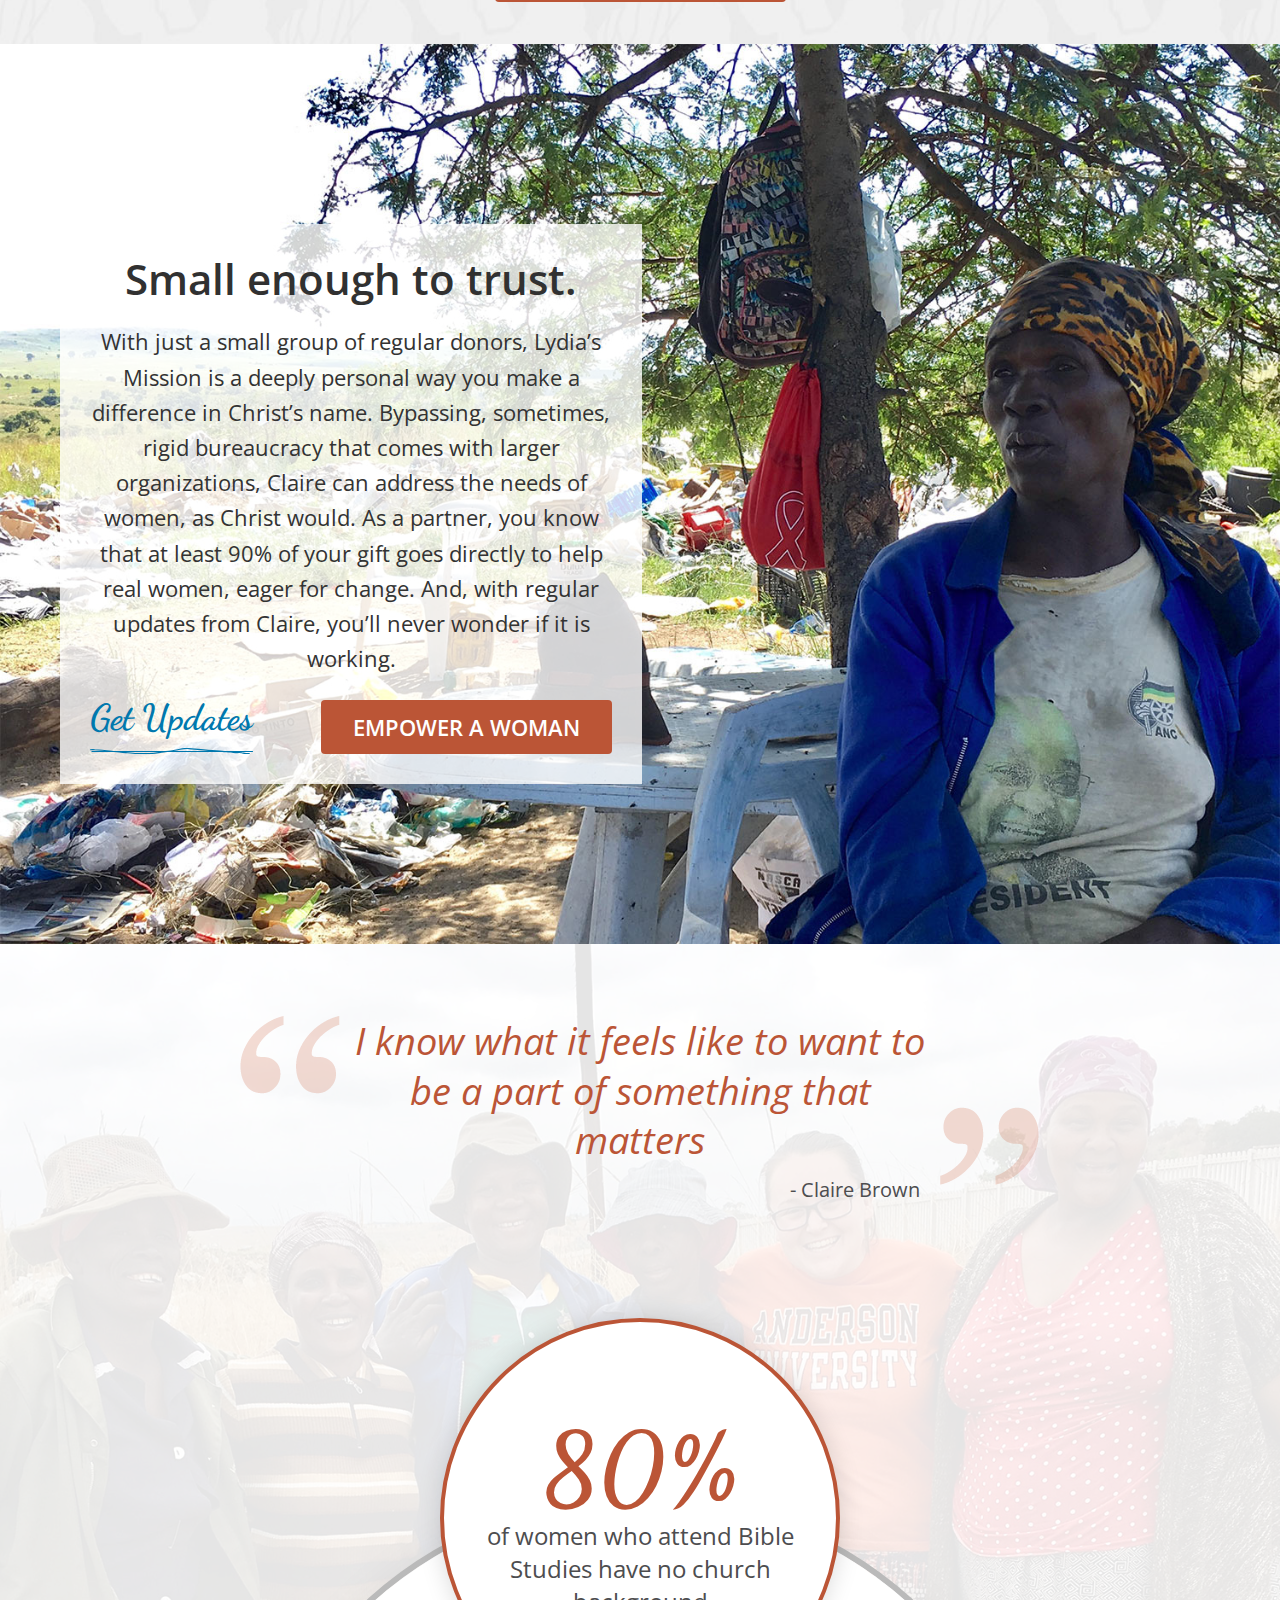
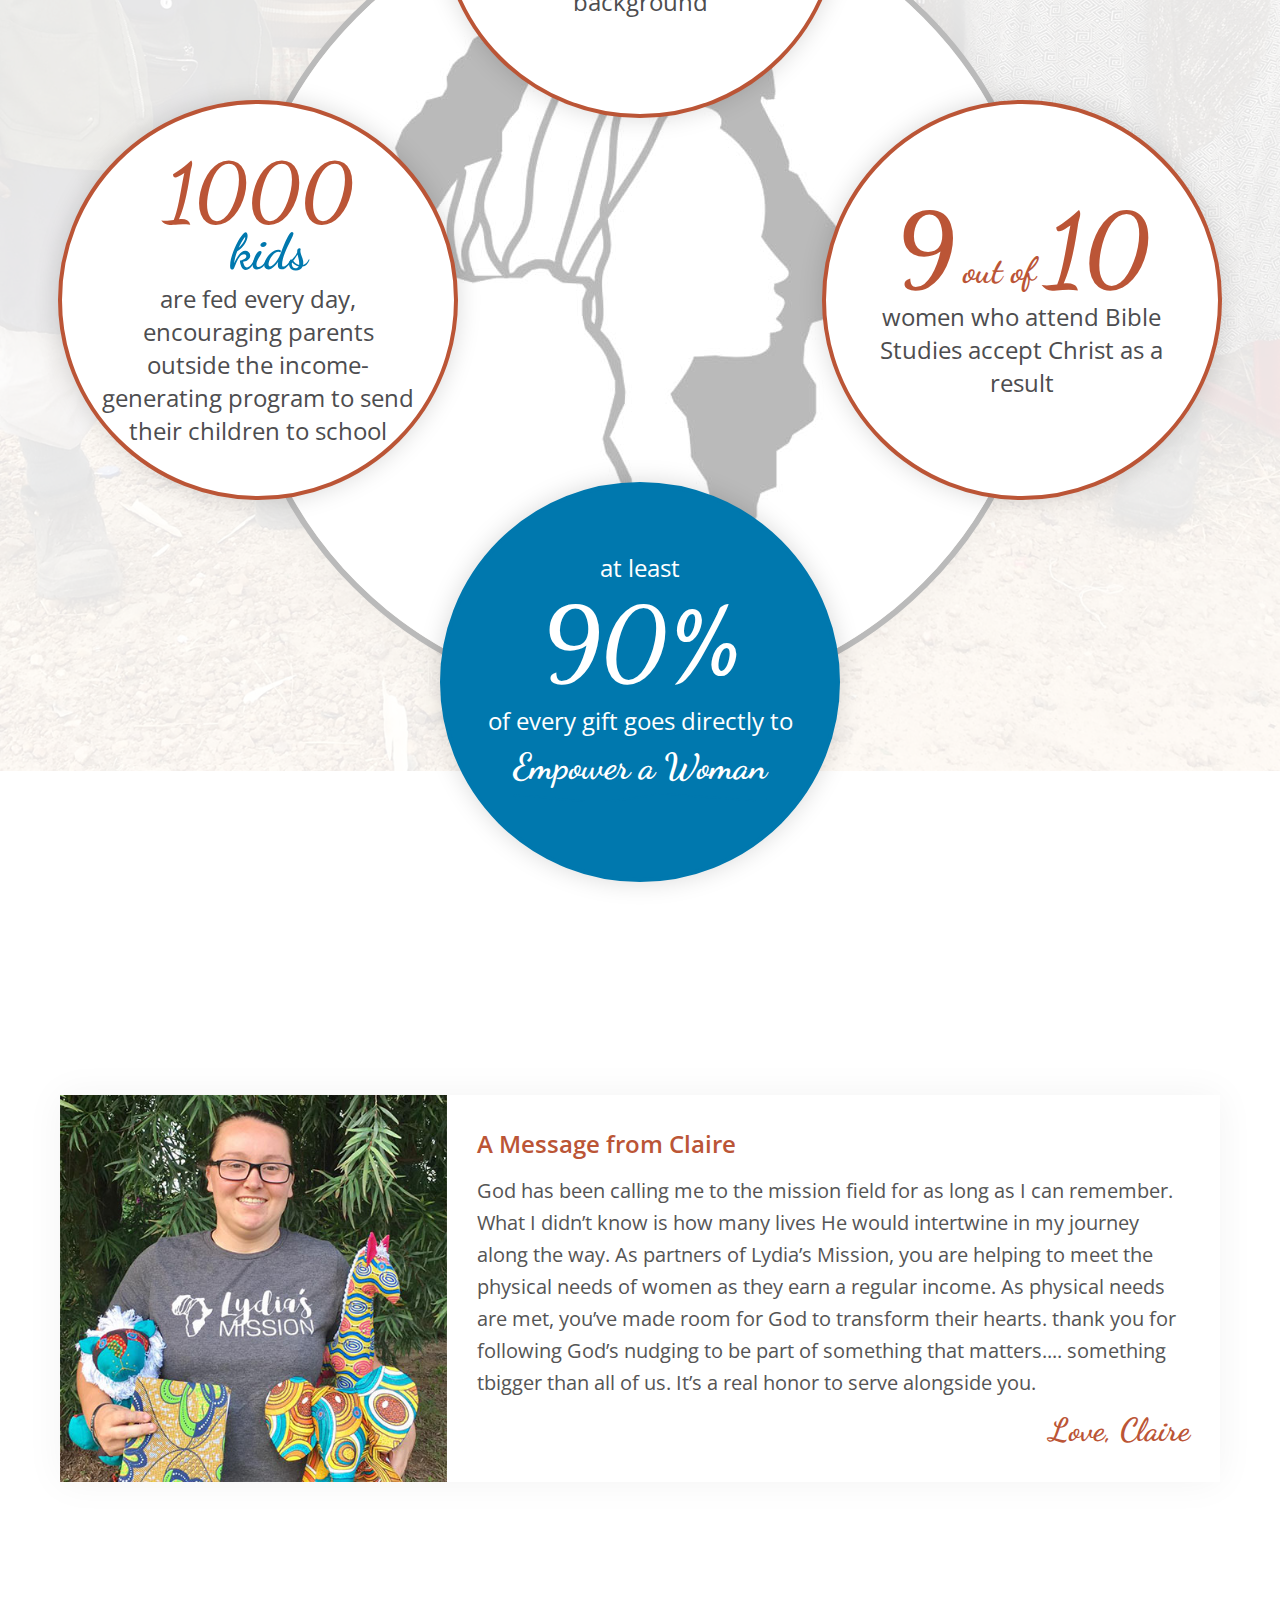
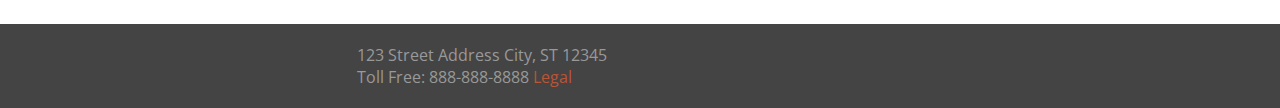
==== commit 79ea8175: "Add More Responsive Styling" ====
--- a/front-page.html
+++ b/front-page.html
@@ -4,6 +4,7 @@
     <title>Home Page</title>
     <meta name="viewport" content="width=device-width, initial-scale=1.0, maximum-scale=1.0, minimum-scale=1.0" />
     <link rel="stylesheet" type="text/css" href="style.css" />
+    <link rel="stylesheet" type="text/css" href="styles/responsive.css" />
     <link href="https://fonts.googleapis.com/css?family=Open+Sans:300,300i,400,400i,600,700" rel="stylesheet" />
     <link href="https://fonts.googleapis.com/css?family=Dancing+Script:700" rel="stylesheet" />
     <link rel="stylesheet" type="text/css" href="fonts/icomoon/icomoon.css" />
@@ -97,7 +98,7 @@
                     <div class="stat"><span class="fancy-text">80%</span> of women who attend Bible Studies have no church background</div>
                     <div class="stat"><span class="fancy-text">9<span class="small"> out of </span>10</span> women who attend Bible Studies accept Christ as a result</div>
                     <div class="stat">at least <span class="fancy-text">90%</span> of every gift goes directly to <a href="#" class="fancy-text small">Empower a Woman</a></div>
-                    <div class="stat"><span class="fancy-text">1000 <em>kids</em></span> are fed every day, encouraging parents outside the income-generating program to send their children to school</div>
+                    <div class="stat"><span class="fancy-text">1000<em> kids</em></span> are fed every day, encouraging parents outside the income-generating program to send their children to school</div>
                 </div>
             </div>
         </div>
@@ -118,20 +119,6 @@
     </div>
 
     <div class="footer">
-        <div class="footer-bar">
-            <div class="wrapper">
-                <div class="menu-main-navigation-container">
-                    <ul id="menu-main-navigation" class="menu">
-                        <li class="menu-item current-menu-item"><a href="front-page.html">Home</a></li>
-                        <li class="menu-item"><a href="page.html">About</a></li>
-                        <li class="menu-item"><a href="archive.html">Blog</a></li>
-                        <li class="menu-item"><a href="#">Contact</a></li>
-                        <li class="menu-item"><a href="#">Subscribe</a></li>
-                        <li class="menu-item"><a href="#">Donate</a></li>
-                    </ul>
-                </div>
-            </div>
-        </div>
         <div class="wrapper">
             <div class="columns">
                 <div class="col">
--- a/style.css
+++ b/style.css
@@ -19,6 +19,7 @@
 	margin: 0 0 24px 0;
 	font-weight: 600;
 	color: #bb5536;
+	font-size: 32px;
 }
 
 h2 {
@@ -92,6 +93,7 @@
 	max-width: 1200px;
 	margin: 0 auto;
 	padding: 20px;
+	box-sizing: border-box;
 }
 
 .main,
@@ -114,7 +116,8 @@
   columns: 1;
 }
 
-.content ul ul {
+.content ul ul,
+.content ol ol {
 	margin: 12px 0;
 	columns: 1;
 }
@@ -322,7 +325,6 @@
 
 .menu a {
 	display: block;
-	font-weight: 700;
 	padding: 20px;
 	color: #3e3e3f;
 	text-transform: uppercase;
@@ -741,9 +743,22 @@
 	box-shadow: 0 0 24px rgba(0,0,0,0.05);
 }
 
+.pagination .wrapper:after {
+	content: '';
+	display: block;
+	clear: both;
+}
+
+.pagination .wrapper > span {
+	line-height: 54px;
+}
+
 .pagination .btn {
-	margin-left: 30px;
-	margin-right: 30px;
+	float: left;
+}
+
+.pagination .btn:last-child {
+	float: right;
 }
 
 .listings-grid {
@@ -892,7 +907,7 @@
 	text-decoration: none;
 }
 
-.popular-tags a:last-child {
+.popular-tags .tag:last-child {
 	margin-right: 0;
 }
 
--- a/styles/responsive.css
+++ b/styles/responsive.css
@@ -0,0 +1,589 @@
+@media all and (max-width: 940px) {
+	input[type=text] {
+		font-size: 18px;
+	}
+
+	.header .nav {
+		font-size: 18px;
+	}
+
+	.header .logo {
+		width: 162px;
+	}
+
+	.menu a,
+	.scrolled .menu a {
+		padding: 15px 12px;
+	}
+
+	.header .menu .btn a {
+		margin-top: 23px;
+		margin-bottom: 23px;
+	}
+
+	.scrolled .header .menu .btn a {
+		margin: 9px 10px;
+	}
+
+	.header .icon-search {
+		padding-top: 33px;
+		padding-bottom: 34px;
+	}
+
+	.article.intro:hover .article-content a.fancy-text {
+		height: 0;
+		opacity: 0;
+		padding: 0;
+	}
+
+	.article.intro:hover .article-content p {
+		height: 0;
+		opacity: 0;
+		margin: 0;
+	}
+
+	.subscribe-block {
+		font-size: 16px;
+	}
+
+	.subscribe-block h2 {
+		margin: 0 0 12px 0;
+		font-size: 24px
+	}
+
+	.subscribe-block input {
+		margin-bottom: 16px;
+	}
+
+	.subscribe-block-content {
+		padding: 16px;
+	}
+
+	.subscribe-block-content p {
+		margin-bottom: 8px;
+	}
+}
+
+/* Mobile Screens */
+@media all and (max-width: 767px) {
+
+	h1 {
+		font-size: 24px;
+	}
+
+	h2 {
+		font-size: 21px;
+	}
+
+	h3 {
+		font-size: 16px;
+	}
+
+	input[type=text] {
+		font-size: 16px;
+	}
+
+	p {
+		margin: 0 0 16px 0;
+	}
+
+	a.btn,
+	input.btn,
+	button {
+		font-size: 18px;
+	}
+
+	.content ul,
+	.content ol
+	{
+	  margin: 20px 0;
+	  columns: 1;
+	}
+
+	.content ul ul,
+	.content ol ol {
+		margin: 8px 0;
+	}
+
+	.content ul li,
+	.content ol li
+	{
+	  margin-bottom: 8px;
+	}
+
+	.section .wrapper {
+		padding: 24px 20px;
+	}
+
+	/* ********************************************** */
+	/* ****************** COLUMNS ******************* */
+	/* ********************************************** */
+
+	.columns,
+	.columns.two-wide,
+	.columns.three-wide,
+	.columns.five-wide
+	{
+	  display: block;
+	}
+
+	.columns .col:last-child {
+		margin-bottom: 0;
+	}
+
+	/* ********************************************** */
+	/* ******************* HEADER ******************* */
+	/* ********************************************** */
+
+	.header {
+		position: relative;
+	}
+
+	.header .wrapper {
+		padding: 0;
+	}
+
+	.header .logo,
+	.scrolled .header .logo {
+		padding: 10px 20px;
+		width: 116px;
+	}
+
+	.header .nav {
+		float: none;
+	}
+
+	.menu-main-navigation-container
+	{
+		clear: both;
+	}
+
+	.nav .menu-link {
+		float: right;
+		display: block;
+		text-transform: uppercase;
+		padding: 19px 20px;
+		color: #3e3e3f;
+		text-decoration: none;
+		font-weight: 600;
+		font-size: 18px;
+	}
+
+	.nav .menu-link:hover {
+		color: #bb5536;
+	}
+
+	.header .menu {
+		clear: both;
+		box-shadow: 0 8px 16px rgba(0,0,0,0.1);
+	}
+
+	.menu li {
+		float: none;
+		display: block;
+	}
+
+	.header .menu > li > a,
+	.scrolled .header .menu > li > a {
+		line-height: 28px;
+		padding: 10px 20px 10px 16px;
+	}
+
+	.header .menu > li:first-child {
+		display: block;
+	}
+
+	.menu a {
+		padding: 10px 20px 10px 16px;
+		border-top: 0;
+		border-bottom: 1px solid #ddd;
+		border-left: 4px solid transparent;
+		font-size: 18px;
+	}
+
+	.menu a:hover,
+	.menu li.current-menu-item > a {
+		border-bottom-color: #ddd;
+		border-left-color: #bb5536;
+	}
+
+	.header .menu .btn,
+	.scrolled .header .menu .btn {
+		padding: 10px 20px;
+	}
+
+	.header .menu .btn a,
+	.scrolled .header .menu .btn a {
+		padding: 12px 32px;
+		margin: 0;
+		display: block;
+		text-align: center;
+	}
+
+	.header .icon-search,
+	.scrolled .header .icon-search {
+		float: right;
+		padding: 16px;
+		display: none; /* temporary - will add to menu and only show at mobile */
+	}
+
+	/* ********************************************** */
+	/* ******************* FOOTER ******************* */
+	/* ********************************************** */
+
+	.mission-statement {
+		font-size: 14px;
+	}
+
+	.mission-statement h2 {
+		font-size: 18px;
+		margin: 0 0 12px 0;
+	}
+
+	.mission-statement p:last-child {
+		margin-bottom: 0;
+	}
+
+	.section.mission-statement .wrapper
+	{
+		padding-top: 16px;
+		padding-bottom: 16px;
+	}
+
+	/* ********************************************** */
+	/* ******************** HERO ******************** */
+	/* ********************************************** */
+
+	.hero.with-content {
+		padding: 0;
+		background: #333;
+	}
+
+	.hero h1 {
+		font-size: 24px;
+		margin-bottom: 12px;
+	}
+
+	.hero.with-content > img {
+		width: 100%;
+		position: relative;
+		top: auto;
+		left: auto;
+	}
+
+	.hero-content {
+		padding: 0;
+		background: transparent;
+		width: 100%;
+		box-sizing: border-box;
+		margin-right: 0;
+		font-size: 16px;
+		float: none;
+	}
+
+	.hero.content-left .hero-content {
+		float: none;
+	}
+
+	.hero.white-overlay .hero-content,
+	.home .hero.white-overlay .hero-content {
+		background: transparent;
+		color: #fff;
+	}
+
+	.hero-actions {
+		display: block;
+	}
+
+	.home .hero-actions a {
+		display: inline-block;
+		margin: 12px;
+	}
+
+	.home .hero-actions a.fancy-text {
+		color: #fff;
+	}
+
+	.home .hero-actions a.fancy-text:hover {
+		color: #eee;
+	}
+
+	.section-title {
+		font-size: 18px;
+	}
+
+	.section-title .wrapper {
+		padding-top: 16px;
+		padding-bottom: 16px;
+	}
+
+	.section-title span {
+		font-size: 12px;
+	}
+
+	/* ********************************************** */
+	/* ****************** HOME PAGE ***************** */
+	/* ********************************************** */
+
+	.home .header {
+		background: rgba(255,255,255,0.85);
+	}
+
+	.home .hero-content {
+		color: #fff;
+		font-size: 16px;
+		width: 100%;
+		padding: 0;
+	}
+
+	.home .hero-content p:last-child {
+		margin-bottom: 0;
+	}
+
+	.home .hero-content .fancy-text {
+		font-size: 24px;
+	}
+
+	.home .hero h1 {
+		color: #fff;
+		font-size: 28px;
+	}
+
+	.home .card {
+		margin: 16px 0;
+	}
+
+	.lydias-stats > img {
+		display: none;
+	}
+
+	.featured-quote {
+		font-size: 28px;
+		margin: 20px 0;
+	}
+
+	.featured-quote em {
+		padding: 0;
+	}
+
+	.featured-quote span {
+		text-align: center;
+		font-size: 18px;
+		padding-right: 0;
+	}
+
+	.featured-stats {
+		margin: 20px auto;
+	}
+
+	.featured-stats > img {
+		display: none;
+	}
+
+	.featured-stats .stat,
+	.featured-stats .stat:nth-child(2),
+	.featured-stats .stat:nth-child(3),
+	.featured-stats .stat:nth-child(4),
+	.featured-stats .stat:nth-child(5) {
+		position: relative;
+		width: 280px;
+		height: 280px;
+		top: auto;
+		left: auto;
+		transform: none;
+		padding: 20px;
+		font-size: 16px;
+		margin-bottom: 30px;
+	}
+
+
+	.featured-stats .stat .fancy-text,
+	.featured-stats .stat:nth-child(5) .fancy-text {
+		font-size: 60px;
+	}
+
+	.featured-stats .stat .fancy-text.small,
+	.featured-stats .stat .fancy-text .small
+	{
+		font-size: 28px;
+		line-height: 1em;
+	}
+
+	.featured-stats .stat:nth-child(5) .fancy-text em
+	{
+		font-size: 38px;
+		line-height: 1em;
+		margin-right: 0;
+		display: inline;
+	}
+
+	/* ********************************************** */
+	/* ************ CTAs (Call-To-Action) *********** */
+	/* ********************************************** */
+
+	.cta {
+		font-size: 16px;
+		margin: 20px 0 50px;
+	}
+
+	.cta a.fancy-text {
+		font-size: 28px;
+		margin-top: 0;
+	}
+
+	.cta h2 {
+		margin-bottom: 12px;
+	}
+
+	.cta img {
+		max-width: 400px !important;
+	}
+
+	/* ********************************************** */
+	/* ************* Blog Listings Pages ************ */
+	/* ********************************************** */
+
+	.listings-grid {
+		padding-top: 20px;
+		padding-bottom: 0;
+		display: block;
+	}
+
+	.article.intro {
+		max-width: 500px;
+		margin: 4px auto;
+	}
+
+	.article.intro a img {
+		width: 100%;
+	}
+
+	.article.intro .article-content h2 {
+		font-size: 18px;
+		margin: 0;
+	}
+
+	.subscribe-block {
+		font-size: 16px;
+	}
+
+	.subscribe-block h2 {
+		margin: 2px 0 12px 0;
+	}
+
+	.subscribe-block input {
+		margin-bottom: 16px;
+	}
+
+	.subscribe-block-content {
+		padding: 16px;
+	}
+
+	.popular-tags {
+		margin: 0 0 20px 0;
+		float: none;
+		text-align: center;
+	}
+
+	.popular-tags span {
+		display: block;
+		margin-right: 0;
+	}
+
+	.tag {
+		border-radius: 16px;
+		padding: 8px 16px;
+		font-size: 16px;
+		margin-right: 6px;
+		display: inline-block;
+	}
+
+	/* ********************************************** */
+	/* ************* Blog Article Pages ************* */
+	/* ********************************************** */
+
+	.article .wrapper {
+		padding-top: 20px;
+		padding-bottom: 20px;
+	}
+
+	.article.full {
+		font-size: 16px;
+	}
+
+	.media-gallery .wrapper {
+		display: block;
+		transform: scale(1);
+	}
+
+	.media-gallery a {
+		display: block;
+		margin-bottom: 16px;
+		border: 0;
+	}
+
+	.media-gallery .wrapper a:last-child {
+		margin-bottom: 0;
+	}
+
+	.media-gallery img {
+		margin: 0 auto;
+	}
+
+	.card,
+	.author-block {
+		display: block;
+	}
+
+	.author-block {
+		max-width: 300px;
+		margin: 0 auto;
+	}
+
+	.card-content {
+		padding: 16px;
+		font-size: 16px;
+	}
+
+	.card-content .fancy-text {
+		font-size: 28px;
+	}
+
+	.card-content p {
+		font-size: 16px;
+	}
+
+	.card img,
+	.author-block img {
+		padding: 0;
+	}
+
+	.card img {
+		padding: 0;
+	}
+
+	.card-content .card-title,
+	.author-name {
+		font-size: 21px;
+	}
+
+}
+
+@media all and (max-width: 500px) {
+	.pagination {
+		font-size: 16px;
+	}
+
+	.pagination .wrapper > span {
+		display: block;
+		margin-bottom: 8px;
+		line-height: 1.1em;
+	}
+
+	.pagination .btn,
+	.pagination .btn:last-child {
+		margin: 6px;
+		padding: 12px 24px;
+		float: none;
+	}
+}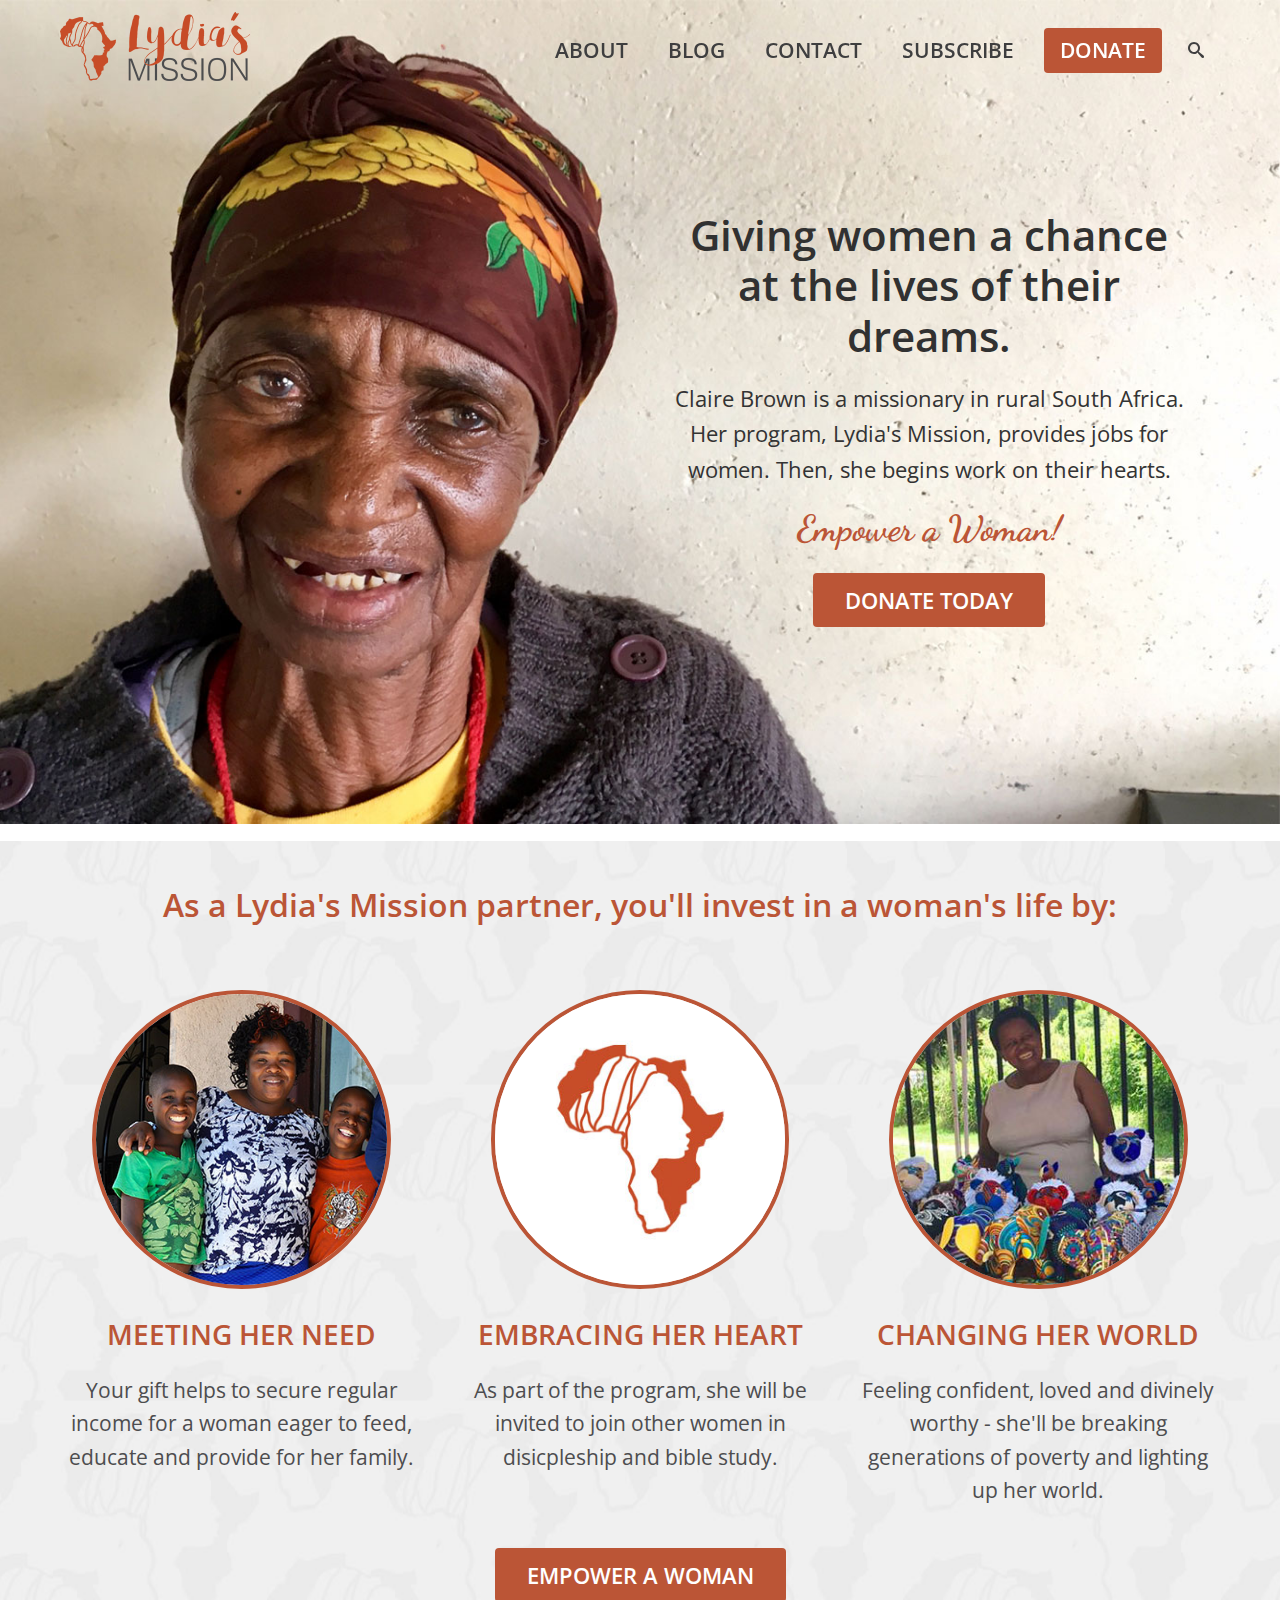
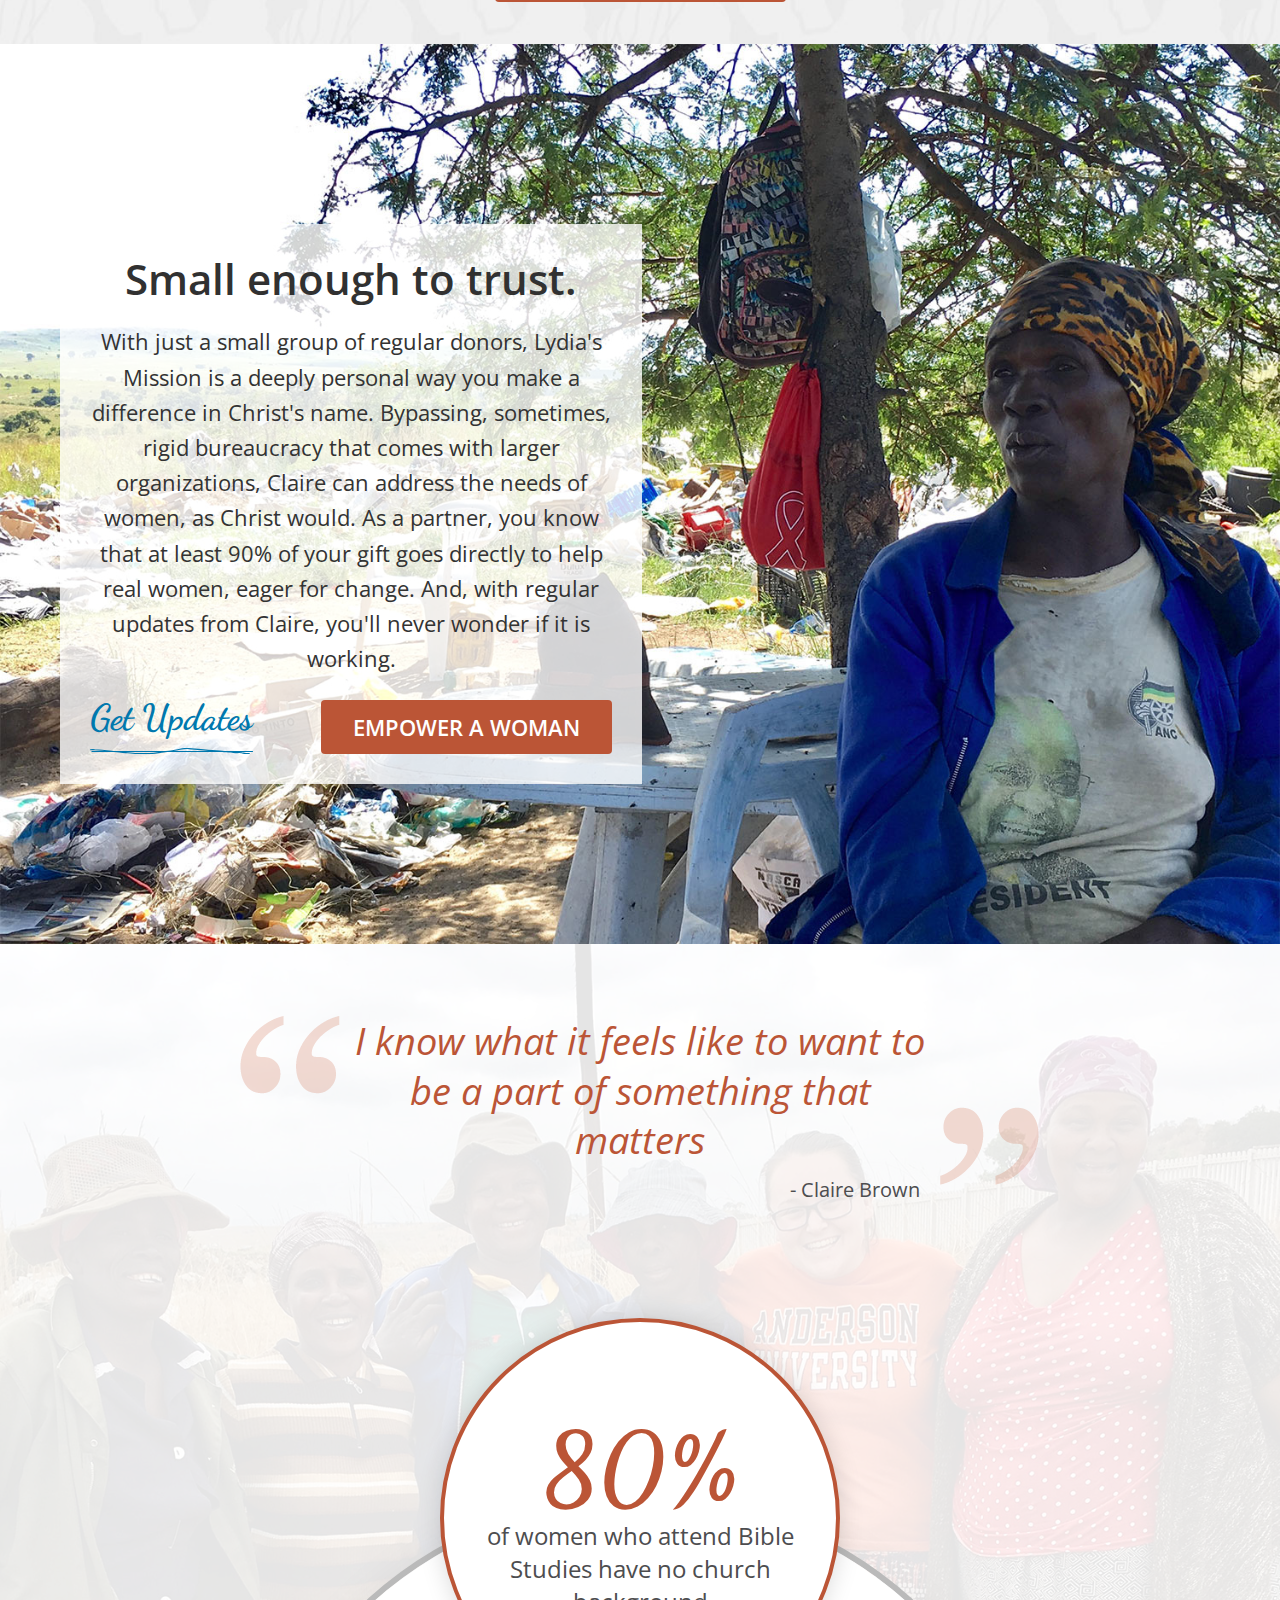
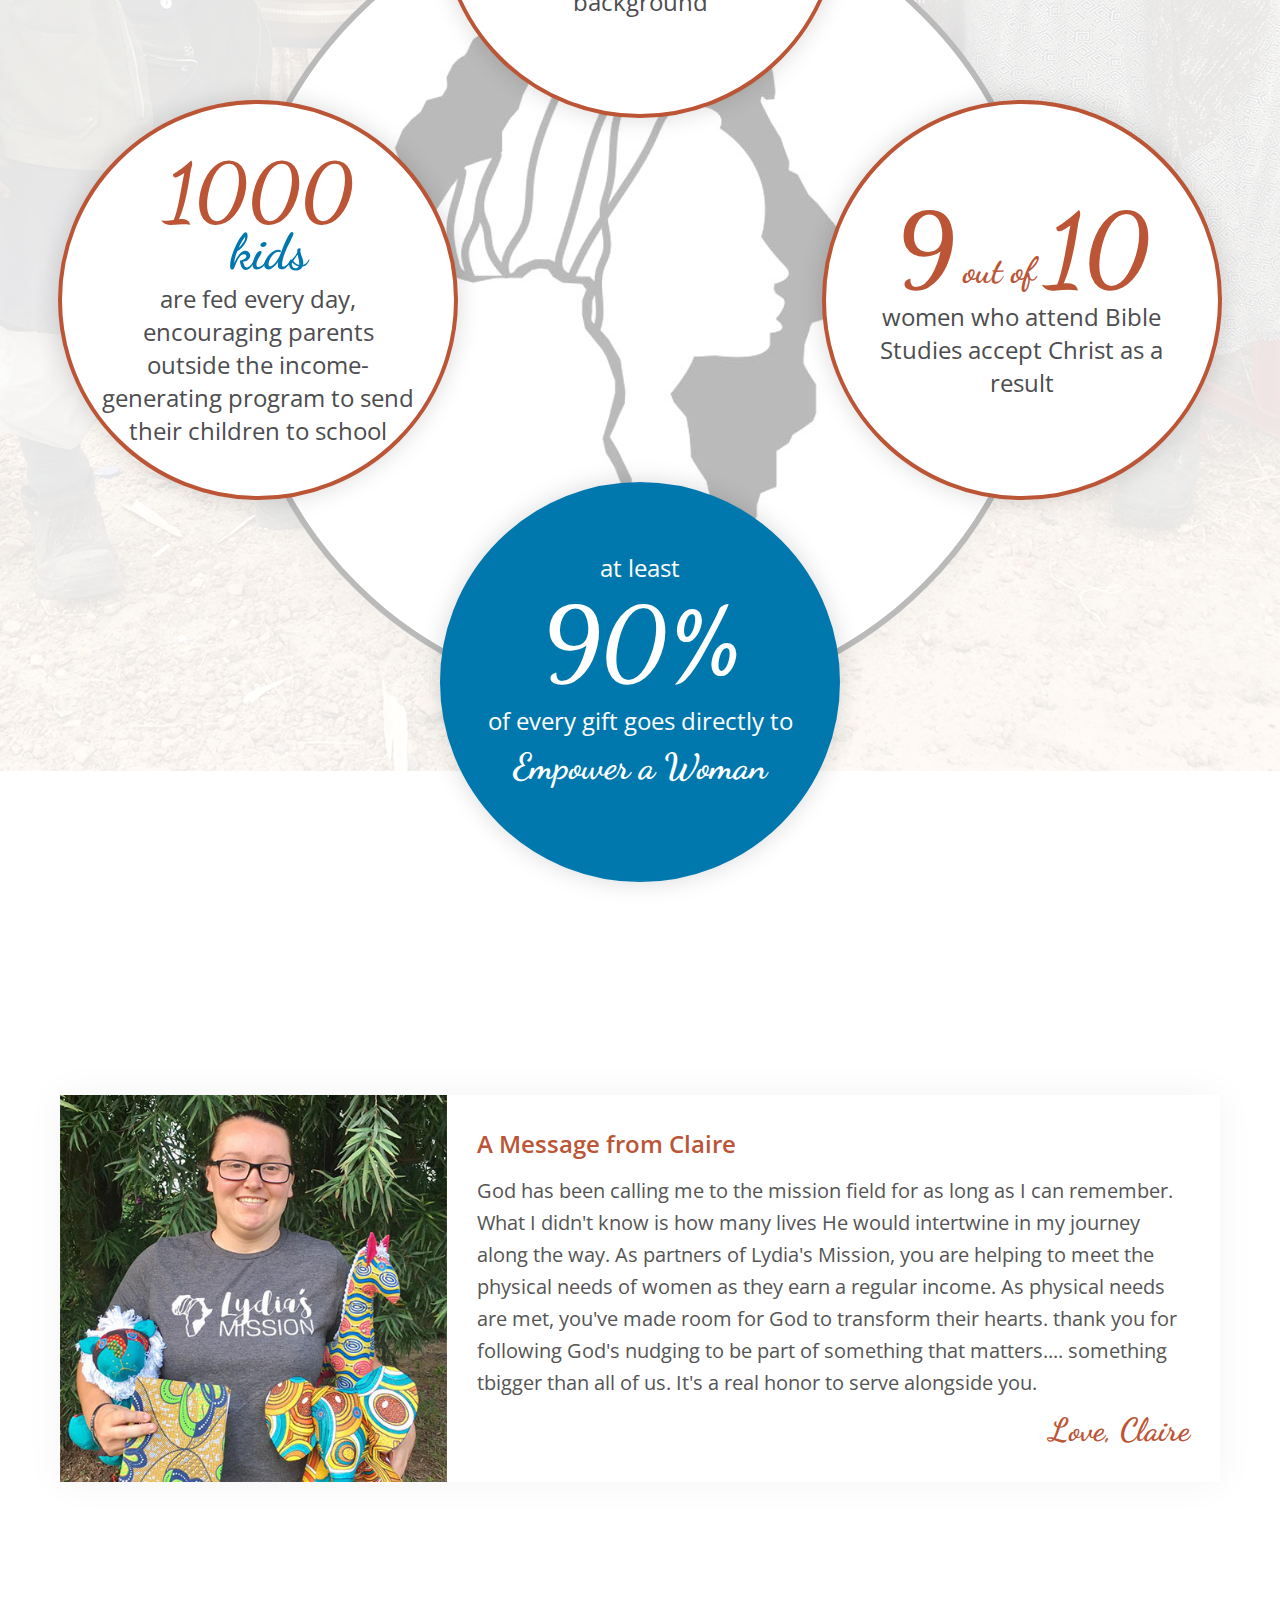
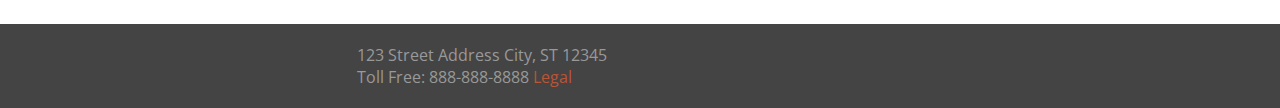
==== commit 18e083b5: "remove default iOS styling on inputs. Fix more apostrophe issues." ====
--- a/front-page.html
+++ b/front-page.html
@@ -44,7 +44,7 @@
             <div class="wrapper">
                 <div class="hero-content">
                     <h1>Giving women a chance at the lives of their dreams.</h1>
-                    <p>Claire Brown is a missionary in rural South Africa. Her program, Lydia’s Mission, provides jobs for women. Then, she begins work on their hearts.</p>
+                    <p>Claire Brown is a missionary in rural South Africa. Her program, Lydia's Mission, provides jobs for women. Then, she begins work on their hearts.</p>
                     <p><span class="fancy-text">Empower a Woman!</span></p>
                     <p><a class="btn" href="#">Donate Today</a></p>
                 </div>
@@ -52,7 +52,7 @@
         </div>
         <div class="section logo-bg">
             <div class="wrapper align-center">
-                <h1>As a Lydia’s Mission partner, you’ll invest in a woman’s life by:</h1>
+                <h1>As a Lydia's Mission partner, you'll invest in a woman's life by:</h1>
                 <div class="columns three-wide">
                     <div class="col cta">
                         <img class="circle" src="content-img/home-overview-1.jpg" />
@@ -67,7 +67,7 @@
                     <div class="col cta">
                         <img class="circle" src="content-img/cta-blog.jpg" />
                         <h2>Changing Her World</h2>
-                        <p>Feeling confident, loved and divinely worthy - she’ll be breaking generations of poverty and lighting up her world.</p>
+                        <p>Feeling confident, loved and divinely worthy - she'll be breaking generations of poverty and lighting up her world.</p>
                     </div>
                 </div>
                 <a class="btn" href="#">Empower A Woman</a>
@@ -78,7 +78,7 @@
             <div class="wrapper">
                 <div class="hero-content wide">
                     <h1>Small enough to trust.</h1>
-                    <p>With just a small group of regular donors, Lydia’s Mission is a deeply personal way you make a difference in Christ’s name. Bypassing, sometimes, rigid bureaucracy that comes with larger organizations, Claire can address the needs of women, as Christ would. As a partner, you know that at least 90% of your gift goes directly to help real women, eager for change. And, with regular updates from Claire, you’ll never wonder if it is working.</p>
+                    <p>With just a small group of regular donors, Lydia's Mission is a deeply personal way you make a difference in Christ's name. Bypassing, sometimes, rigid bureaucracy that comes with larger organizations, Claire can address the needs of women, as Christ would. As a partner, you know that at least 90% of your gift goes directly to help real women, eager for change. And, with regular updates from Claire, you'll never wonder if it is working.</p>
                     <div class="hero-actions">
                         <a class="fancy-text" href="#">Get Updates</a>
                         <a class="btn" href="#">Empower a Woman</a>
@@ -110,7 +110,7 @@
                     <img src="content-img/message-claire.jpg" alt="" />
                     <div class="card-content">
                         <p class="card-title">A Message from Claire</p>
-                        <p>God has been calling me to the mission field for as long as I can remember. What I didn’t know is how many lives He would intertwine in my journey along the way. As partners of Lydia’s Mission, you are helping to meet the physical needs of women as they earn a regular income. As physical needs are met, you’ve made room for God to transform their hearts. thank you for following God’s nudging to be part of something that matters.... something tbigger than all of us. It’s a real honor to serve alongside you.</p>
+                        <p>God has been calling me to the mission field for as long as I can remember. What I didn't know is how many lives He would intertwine in my journey along the way. As partners of Lydia's Mission, you are helping to meet the physical needs of women as they earn a regular income. As physical needs are met, you've made room for God to transform their hearts. thank you for following God's nudging to be part of something that matters.... something tbigger than all of us. It's a real honor to serve alongside you.</p>
                         <span class="fancy-text">Love, Claire</span>
                     </div>
                 </div>
--- a/style.css
+++ b/style.css
@@ -37,6 +37,10 @@
 img {
 	display: block;
 	max-width: 100% !important;
+}
+
+input {
+    -webkit-appearance: none;
 }
 
 input[type=text] {
--- a/styles/responsive.css
+++ b/styles/responsive.css
@@ -156,21 +156,43 @@
 	.menu-main-navigation-container
 	{
 		clear: both;
+		border-top: 1px solid #eee;
 	}
 
 	.nav .menu-link {
 		float: right;
 		display: block;
 		text-transform: uppercase;
-		padding: 19px 20px;
+		padding: 21px 20px 21px 52px;
 		color: #3e3e3f;
 		text-decoration: none;
 		font-weight: 600;
 		font-size: 18px;
+		position: relative;
+		transition: all 0.4s ease-in-out;
+		background: #fff;
+		border-left: 1px solid #eee;
+	}
+
+	.nav .menu-link:before {
+		content: "\e9bd";
+		font-family: 'icomoon' !important;
+		font-size: 24px;
+		position: absolute;
+		left: 20px;
+		top: 50%;
+		transform: translateY(-50%);
+		color: #bbb;
+		transition: all 0.4s ease-in-out;
 	}
 
 	.nav .menu-link:hover {
 		color: #bb5536;
+		background: #fafafa;
+	}
+
+	.nav .menu-link:hover:before {
+		color: #999;
 	}
 
 	.header .menu {
@@ -450,7 +472,7 @@
 	}
 
 	.article.intro {
-		max-width: 500px;
+		max-width: 400px;
 		margin: 4px auto;
 	}
 
@@ -461,22 +483,6 @@
 	.article.intro .article-content h2 {
 		font-size: 18px;
 		margin: 0;
-	}
-
-	.subscribe-block {
-		font-size: 16px;
-	}
-
-	.subscribe-block h2 {
-		margin: 2px 0 12px 0;
-	}
-
-	.subscribe-block input {
-		margin-bottom: 16px;
-	}
-
-	.subscribe-block-content {
-		padding: 16px;
 	}
 
 	.popular-tags {
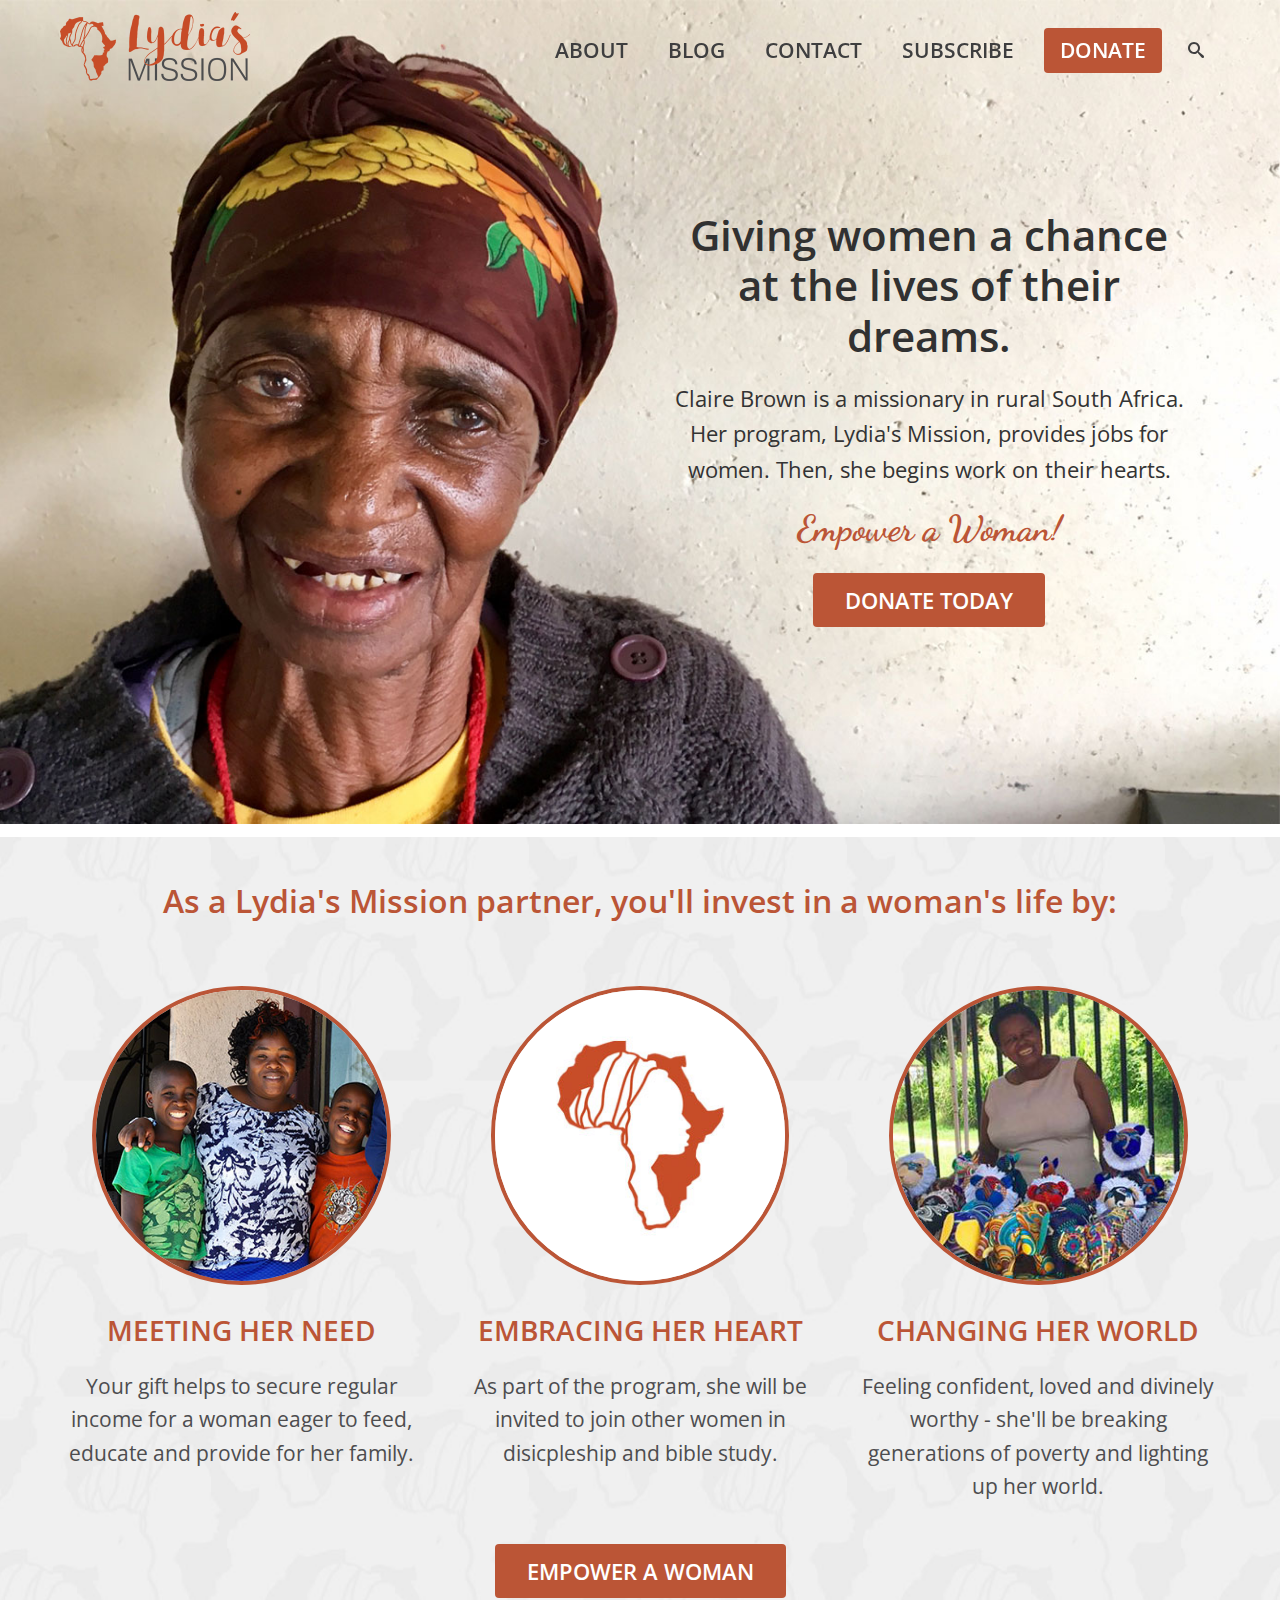
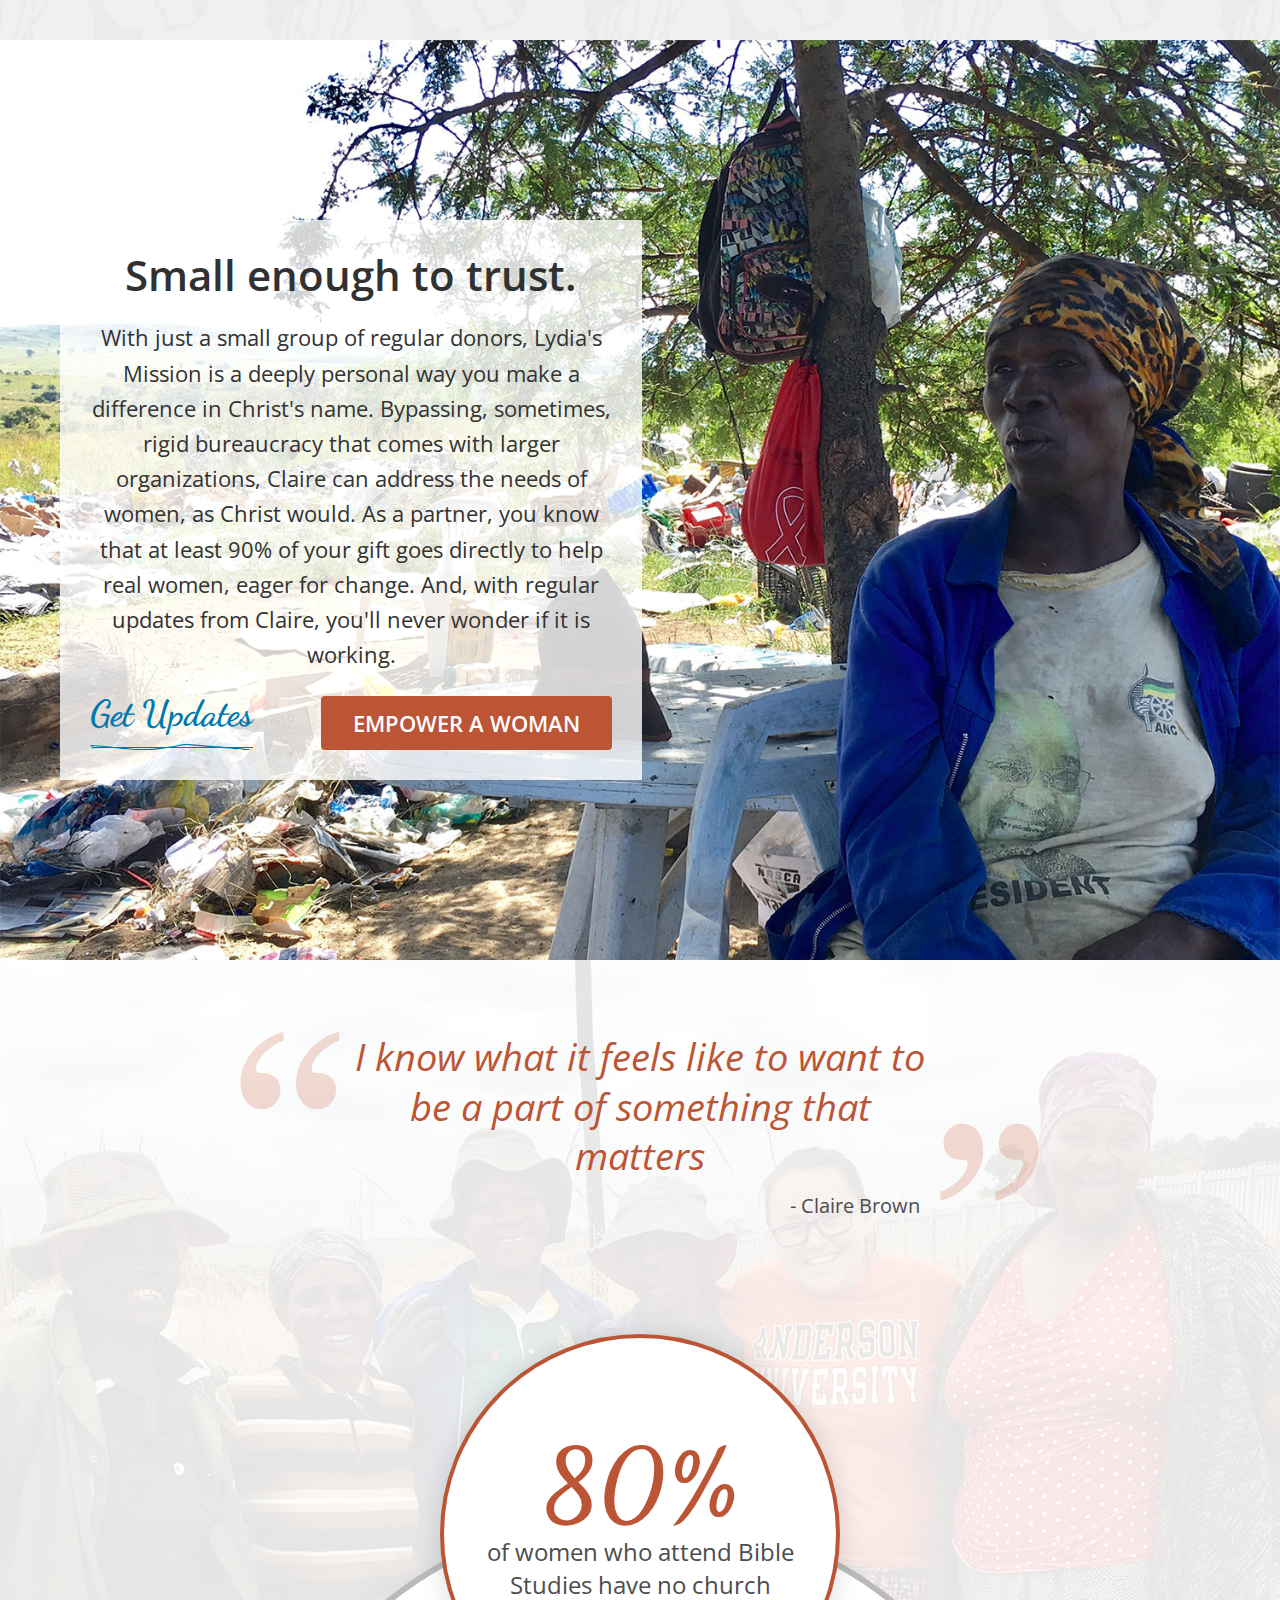
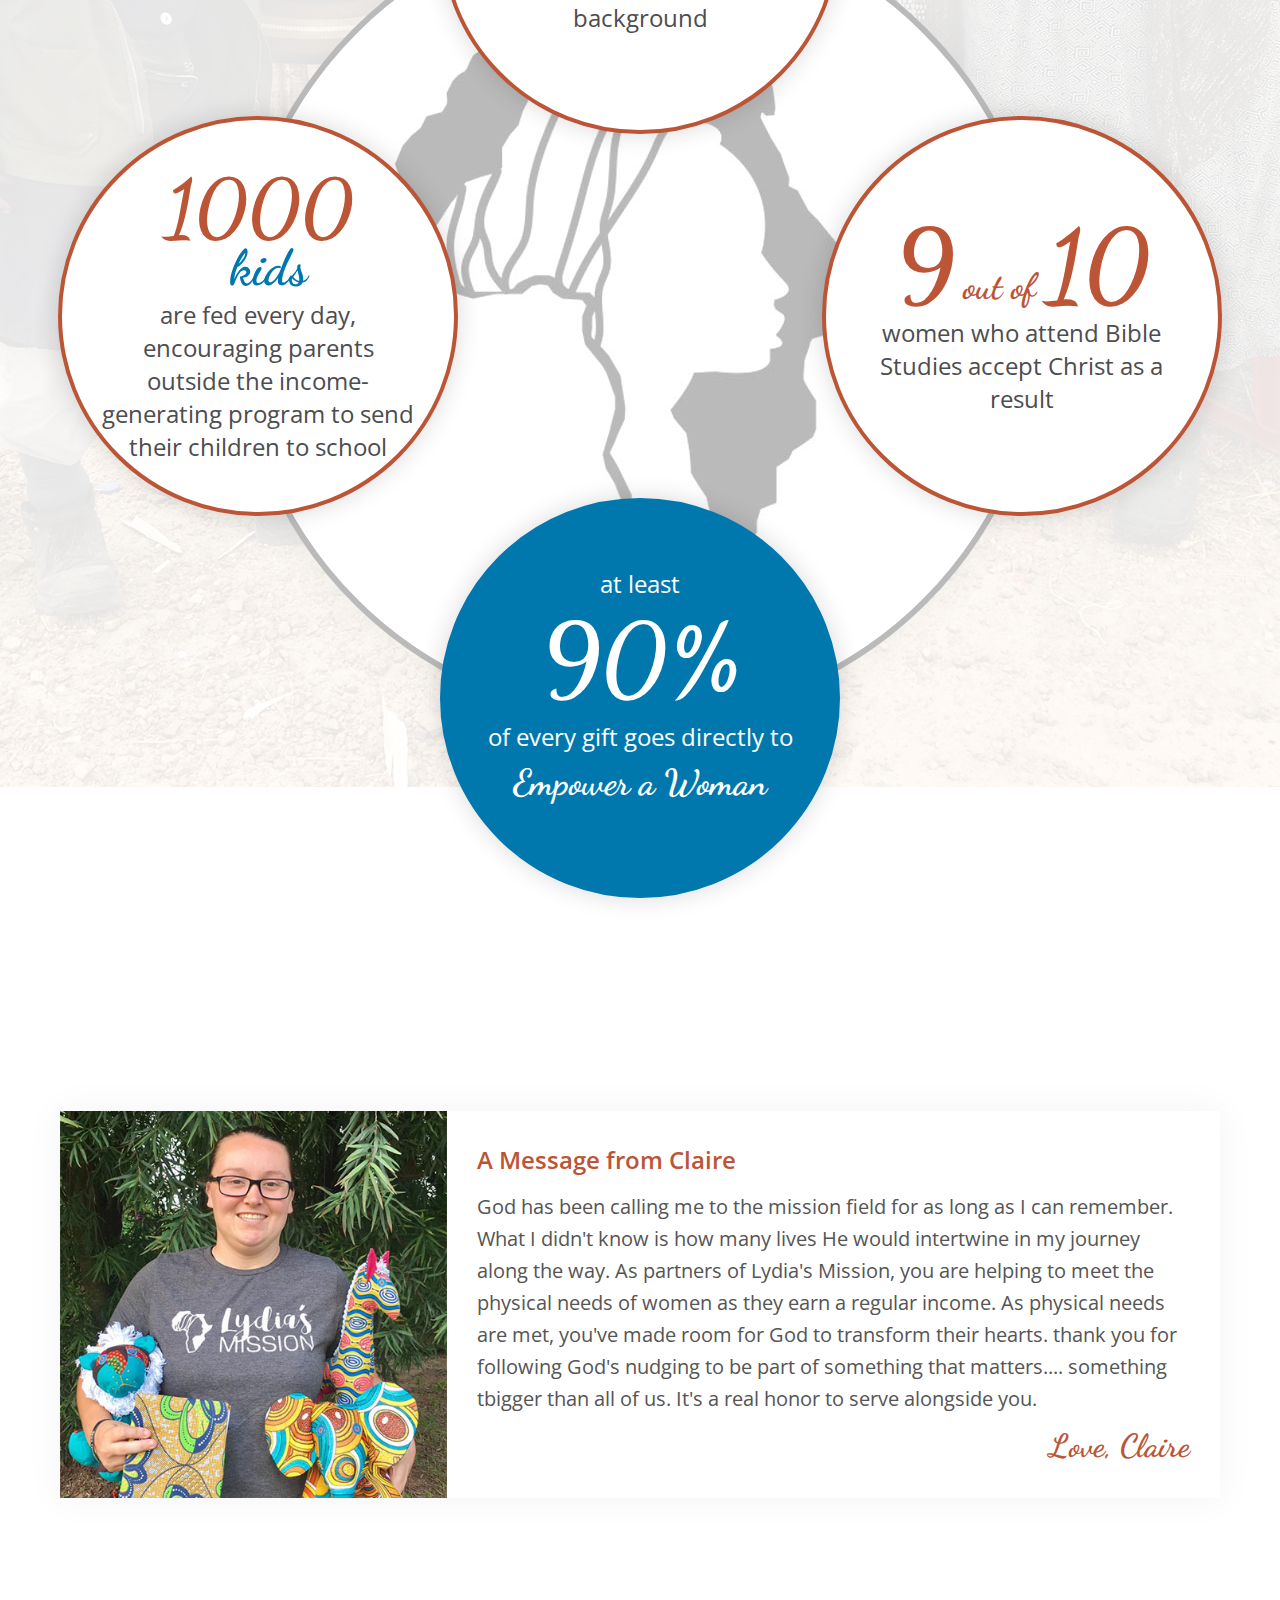
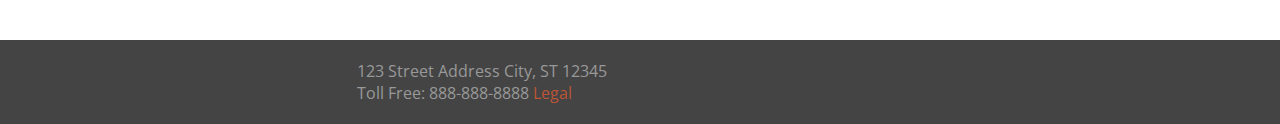
==== commit b7125458: "finalize tablet responsiveness" ====
--- a/front-page.html
+++ b/front-page.html
@@ -39,7 +39,7 @@
     </div>
 
     <div class="home-page">
-        <div class="hero with-content">
+        <div class="hero with-content featured">
             <img src="content-img/hero-home.jpg" alt="" />
             <div class="wrapper">
                 <div class="hero-content">
--- a/style.css
+++ b/style.css
@@ -469,6 +469,12 @@
 	position: relative;
 }
 
+.hero .wrapper:after {
+	content: '';
+	display: block;
+	clear: both;
+}
+
 .hero-content {
 	background: rgba(0,0,0,0.3);
 	padding: 30px;
@@ -485,6 +491,10 @@
 .hero.content-left .hero-content {
 	margin-right: 0;
 	float: left;
+}
+
+.hero-content p:last-child {
+	margin-bottom: 0;
 }
 
 .hero.white-overlay .hero-content,
@@ -825,6 +835,7 @@
 
 .article.intro a img {
 	transition: all 0.2s ease-in-out;
+	width: 100%;
 }
 
 .article.intro a:hover {
--- a/styles/responsive.css
+++ b/styles/responsive.css
@@ -1,3 +1,101 @@
+@media all and (max-width: 1190px) {
+	h1 {
+		font-size: 28px;
+	}
+
+	h2 {
+		font-size: 24px;
+	}
+
+	.featured-quote {
+		font-size: 26px;
+		margin: 20px 0;
+	}
+
+	.featured-stats {
+		margin: 120px auto;
+	}
+
+	.featured-stats img {
+		width: 430px;
+	}
+
+	.featured-stats .stat,
+	.featured-stats .stat:nth-child(2),
+	.featured-stats .stat:nth-child(3),
+	.featured-stats .stat:nth-child(4),
+	.featured-stats .stat:nth-child(5) {
+		width: 280px;
+		height: 280px;
+		padding: 20px;
+		font-size: 16px;
+		margin-bottom: 30px;
+	}
+
+	.featured-stats .stat .fancy-text,
+	.featured-stats .stat:nth-child(5) .fancy-text {
+		font-size: 60px;
+	}
+
+	.featured-stats .stat .fancy-text.small,
+	.featured-stats .stat .fancy-text .small
+	{
+		font-size: 28px;
+		line-height: 1em;
+	}
+
+	.featured-stats .stat:nth-child(5) .fancy-text em
+	{
+		font-size: 38px;
+		line-height: 1em;
+		margin-right: 0;
+		display: inline;
+	}
+
+	.home .card {
+		margin: 0;
+	}
+
+	.hero.with-content {
+		padding: 120px 0;
+	}
+
+	.hero.with-content.secondary-hero {
+		padding: 80px 0;
+	}
+
+	.home .hero h1 {
+		font-size: 36px;
+	}
+
+	.home .hero-content {
+		font-size: 18px;
+	}
+}
+
+@media all and (max-width: 1050px) {
+	.home .header {
+		background: rgba(255,255,255,0.85);
+	}
+
+	.home .hero h1 {
+		font-size: 32px;
+	}
+
+	.hero.with-content {
+		padding-bottom: 80px;
+	}
+
+	.hero .hero-content {
+		font-size: 16px;
+		width: 65%;
+	}
+
+	.hero.featured .hero-content {
+		width: 45%;
+	}
+}
+
 @media all and (max-width: 940px) {
 	input[type=text] {
 		font-size: 18px;
@@ -12,7 +110,8 @@
 	}
 
 	.menu a,
-	.scrolled .menu a {
+	.scrolled .menu a,
+	.scrolled .header .menu > li > a {
 		padding: 15px 12px;
 	}
 
@@ -30,16 +129,35 @@
 		padding-bottom: 34px;
 	}
 
-	.article.intro:hover .article-content a.fancy-text {
-		height: 0;
-		opacity: 0;
-		padding: 0;
-	}
-
-	.article.intro:hover .article-content p {
-		height: 0;
-		opacity: 0;
-		margin: 0;
+	.section-title .wrapper {
+		padding-top: 24px;
+		padding-bottom: 24px;
+	}
+
+	.popular-tags {
+		margin-top: 0;
+	}
+
+	.listings-grid {
+		display: block;
+		padding: 20px 0;
+	}
+
+	.listings-grid .article {
+		float: left;
+		width: 49.5%;
+		margin: 0.25%;
+	}
+
+	.listings-grid .article.featured,
+	.listings-grid .article.subscribe-block {
+		float: none;
+		width: 99.5%;
+		clear: both;
+	}
+
+	.article.intro a img {
+		width: 100%;
 	}
 
 	.subscribe-block {
@@ -62,10 +180,56 @@
 	.subscribe-block-content p {
 		margin-bottom: 8px;
 	}
+
+	.home .hero h1 {
+		font-size: 32px;
+		line-height: 1.1em;
+	}
+
+	.hero.with-content {
+		padding: 0;
+	}
+
+	.hero.with-content > img {
+		position: relative;
+		width: 100%;
+		top: auto;
+		left: auto;
+	}
+
+	.hero.with-content .wrapper {
+		position: absolute;
+		bottom: 0;
+		left: 0;
+		width: 100%;
+		box-sizing: border-box;
+		padding: 0;
+	}
+
+	.hero.with-content .wrapper .hero-content {
+		width: 100%;
+		box-sizing: border-box;
+		margin: 0;
+	}
+
+	.home .hero.featured .hero-content {
+		background: rgba(0,0,0,0.3);
+	}
+
+	.home .hero.featured .hero-content h1,
+	.home .hero.featured .hero-content p,
+	.home .hero.featured .hero-content .fancy-text {
+		text-shadow: 0 2px 4px rgba(0,0,0,0.3);
+		color: #fff;
+	}
 }
 
 /* Mobile Screens */
 @media all and (max-width: 767px) {
+
+	body.scrolled {
+		margin-top: 66px; /* height of header. prevents page from jumping when header switches to fixed position once scrolled */
+	}
 
 	h1 {
 		font-size: 24px;
@@ -137,6 +301,10 @@
 
 	.header {
 		position: relative;
+	}
+
+	.scrolled .header {
+		position: fixed;
 	}
 
 	.header .wrapper {
@@ -277,8 +445,12 @@
 	/* ********************************************** */
 
 	.hero.with-content {
-		padding: 0;
-		background: #333;
+		background: #444;
+	}
+
+	.hero.with-content .wrapper {
+		position: relative;
+		padding: 20px;
 	}
 
 	.hero h1 {
@@ -286,19 +458,9 @@
 		margin-bottom: 12px;
 	}
 
-	.hero.with-content > img {
-		width: 100%;
-		position: relative;
-		top: auto;
-		left: auto;
-	}
-
 	.hero-content {
 		padding: 0;
 		background: transparent;
-		width: 100%;
-		box-sizing: border-box;
-		margin-right: 0;
 		font-size: 16px;
 		float: none;
 	}
@@ -308,7 +470,8 @@
 	}
 
 	.hero.white-overlay .hero-content,
-	.home .hero.white-overlay .hero-content {
+	.home .hero.white-overlay .hero-content,
+	.home .hero.featured .hero-content {
 		background: transparent;
 		color: #fff;
 	}
@@ -331,7 +494,8 @@
 	}
 
 	.section-title {
-		font-size: 18px;
+		font-size: 21px;
+		line-height: 1.1em;
 	}
 
 	.section-title .wrapper {
@@ -371,17 +535,12 @@
 		font-size: 28px;
 	}
 
-	.home .card {
-		margin: 16px 0;
+	.lydias-stats {
+		background: url(../img/section-title-bg.jpg) repeat center center;
 	}
 
 	.lydias-stats > img {
 		display: none;
-	}
-
-	.featured-quote {
-		font-size: 28px;
-		margin: 20px 0;
 	}
 
 	.featured-quote em {
@@ -408,35 +567,9 @@
 	.featured-stats .stat:nth-child(4),
 	.featured-stats .stat:nth-child(5) {
 		position: relative;
-		width: 280px;
-		height: 280px;
 		top: auto;
 		left: auto;
 		transform: none;
-		padding: 20px;
-		font-size: 16px;
-		margin-bottom: 30px;
-	}
-
-
-	.featured-stats .stat .fancy-text,
-	.featured-stats .stat:nth-child(5) .fancy-text {
-		font-size: 60px;
-	}
-
-	.featured-stats .stat .fancy-text.small,
-	.featured-stats .stat .fancy-text .small
-	{
-		font-size: 28px;
-		line-height: 1em;
-	}
-
-	.featured-stats .stat:nth-child(5) .fancy-text em
-	{
-		font-size: 38px;
-		line-height: 1em;
-		margin-right: 0;
-		display: inline;
 	}
 
 	/* ********************************************** */
@@ -468,15 +601,12 @@
 	.listings-grid {
 		padding-top: 20px;
 		padding-bottom: 0;
-		display: block;
 	}
 
 	.article.intro {
 		max-width: 400px;
 		margin: 4px auto;
-	}
-
-	.article.intro a img {
+		float: none;
 		width: 100%;
 	}
 
@@ -484,6 +614,19 @@
 		font-size: 18px;
 		margin: 0;
 	}
+
+	.article.intro:hover .article-content a.fancy-text {
+		height: 0;
+		opacity: 0;
+		padding: 0;
+	}
+
+	.article.intro:hover .article-content p {
+		height: 0;
+		opacity: 0;
+		margin: 0;
+	}
+
 
 	.popular-tags {
 		margin: 0 0 20px 0;
@@ -592,4 +735,18 @@
 		padding: 12px 24px;
 		float: none;
 	}
+}
+
+@media all and (max-width: 400px) {
+	.article + .pagination .btn,
+	.article + .pagination .btn:last-child {
+		font-size: 13px;
+		margin: 0;
+		padding: 12px 18px;
+		float: left;
+	}
+
+	.article + .pagination .btn:last-child {
+		float: right;
+	}
 }